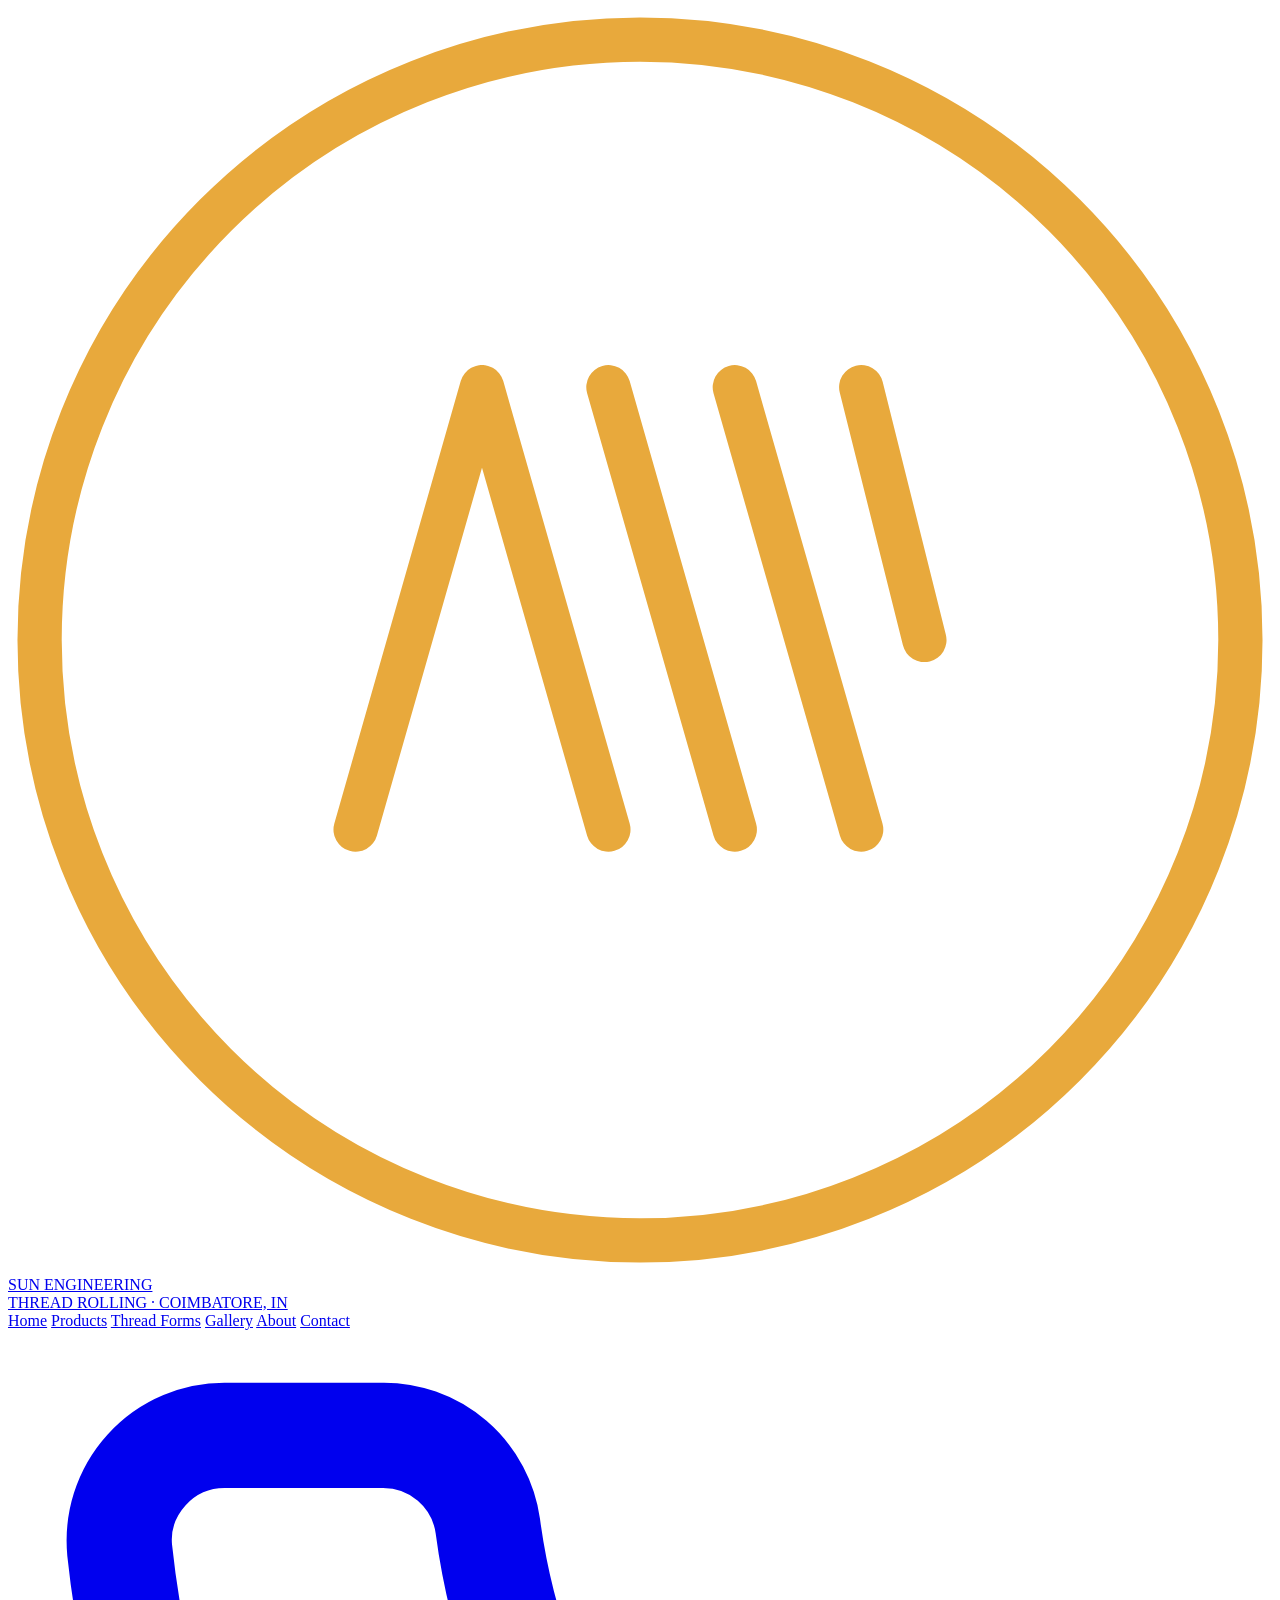
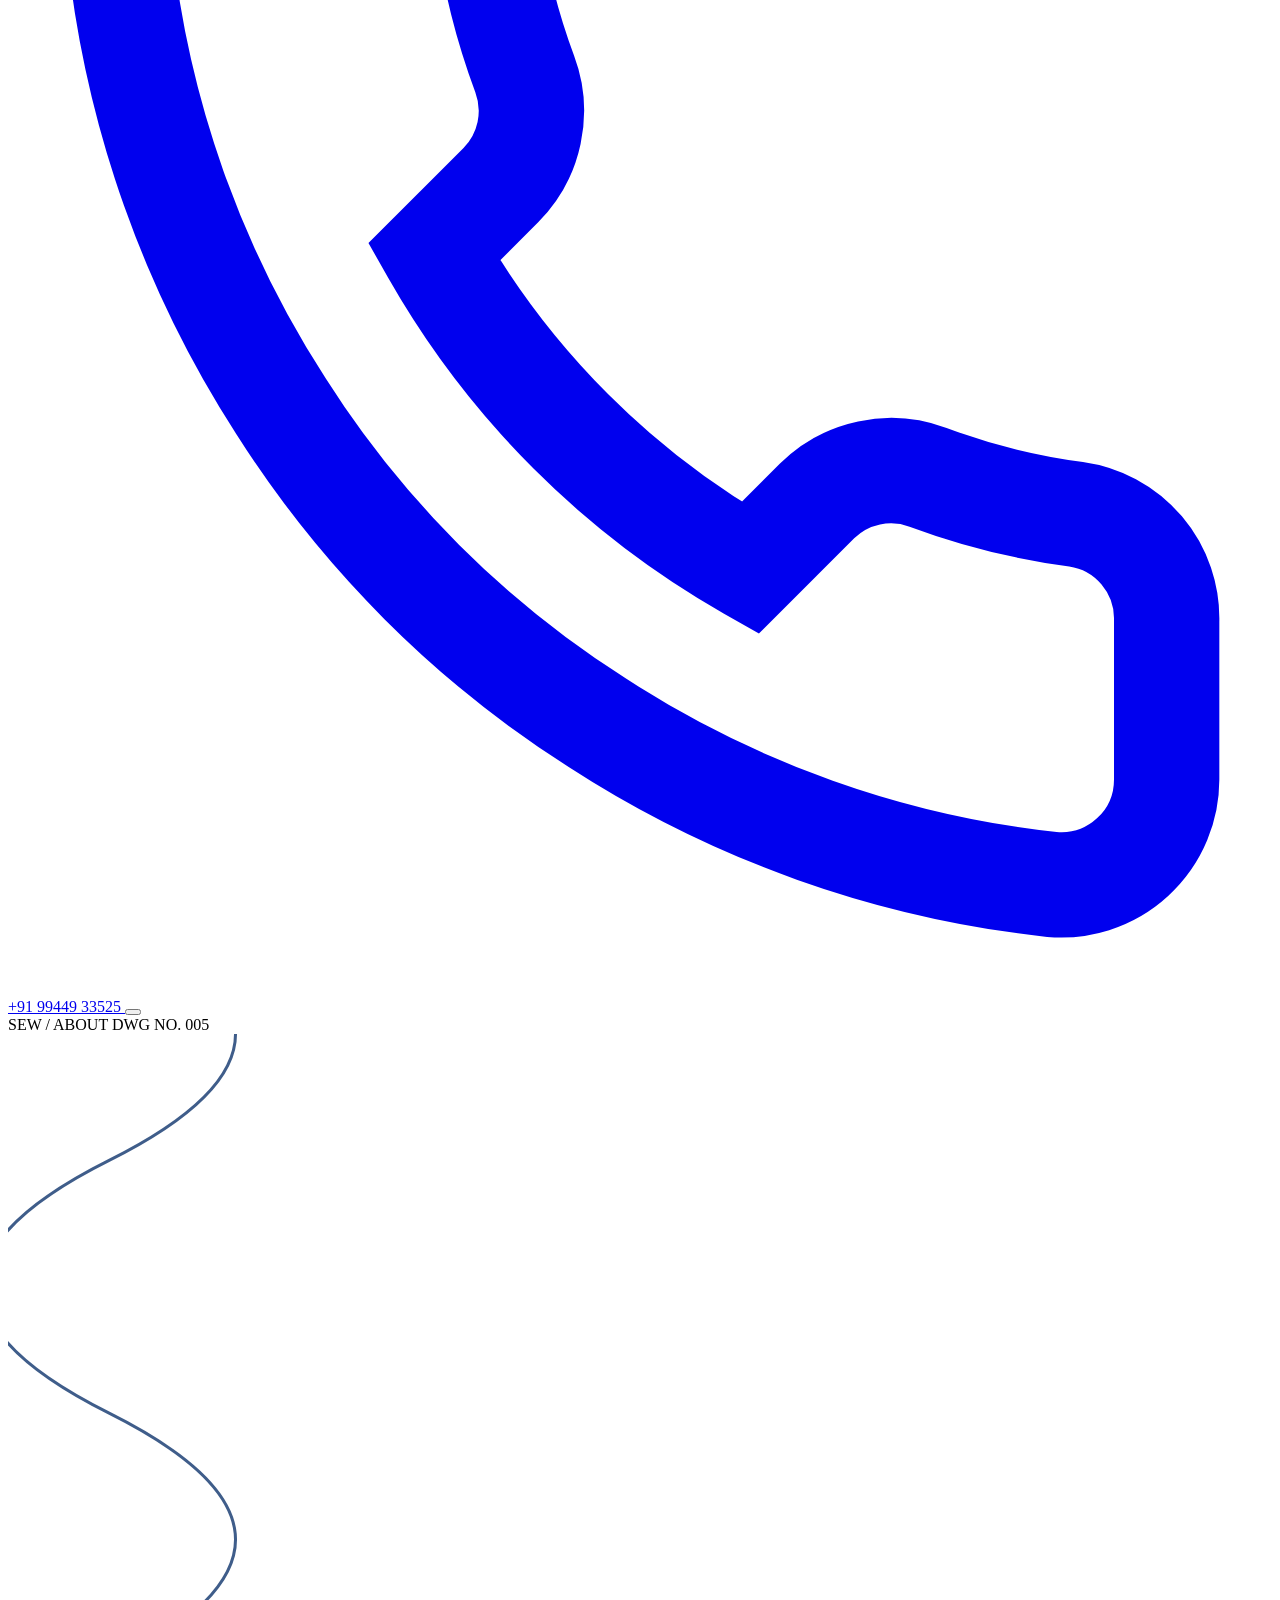
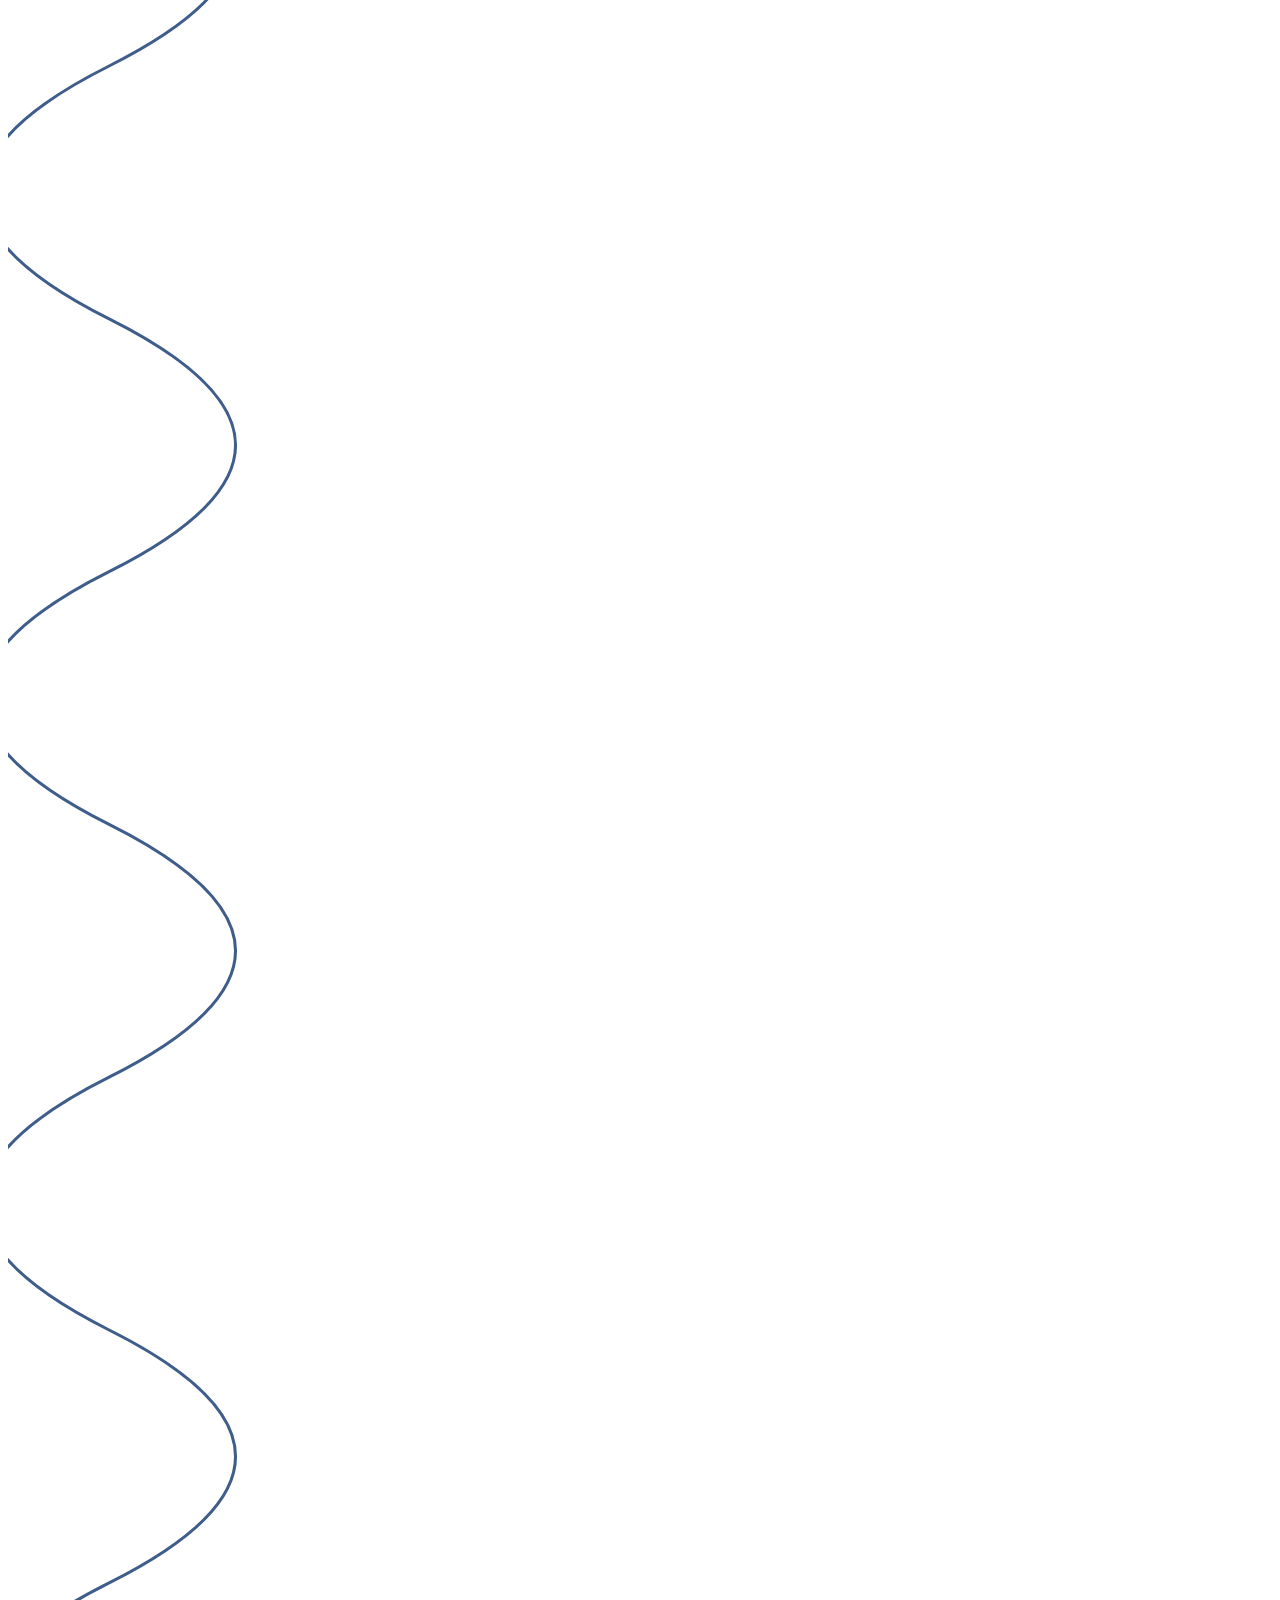
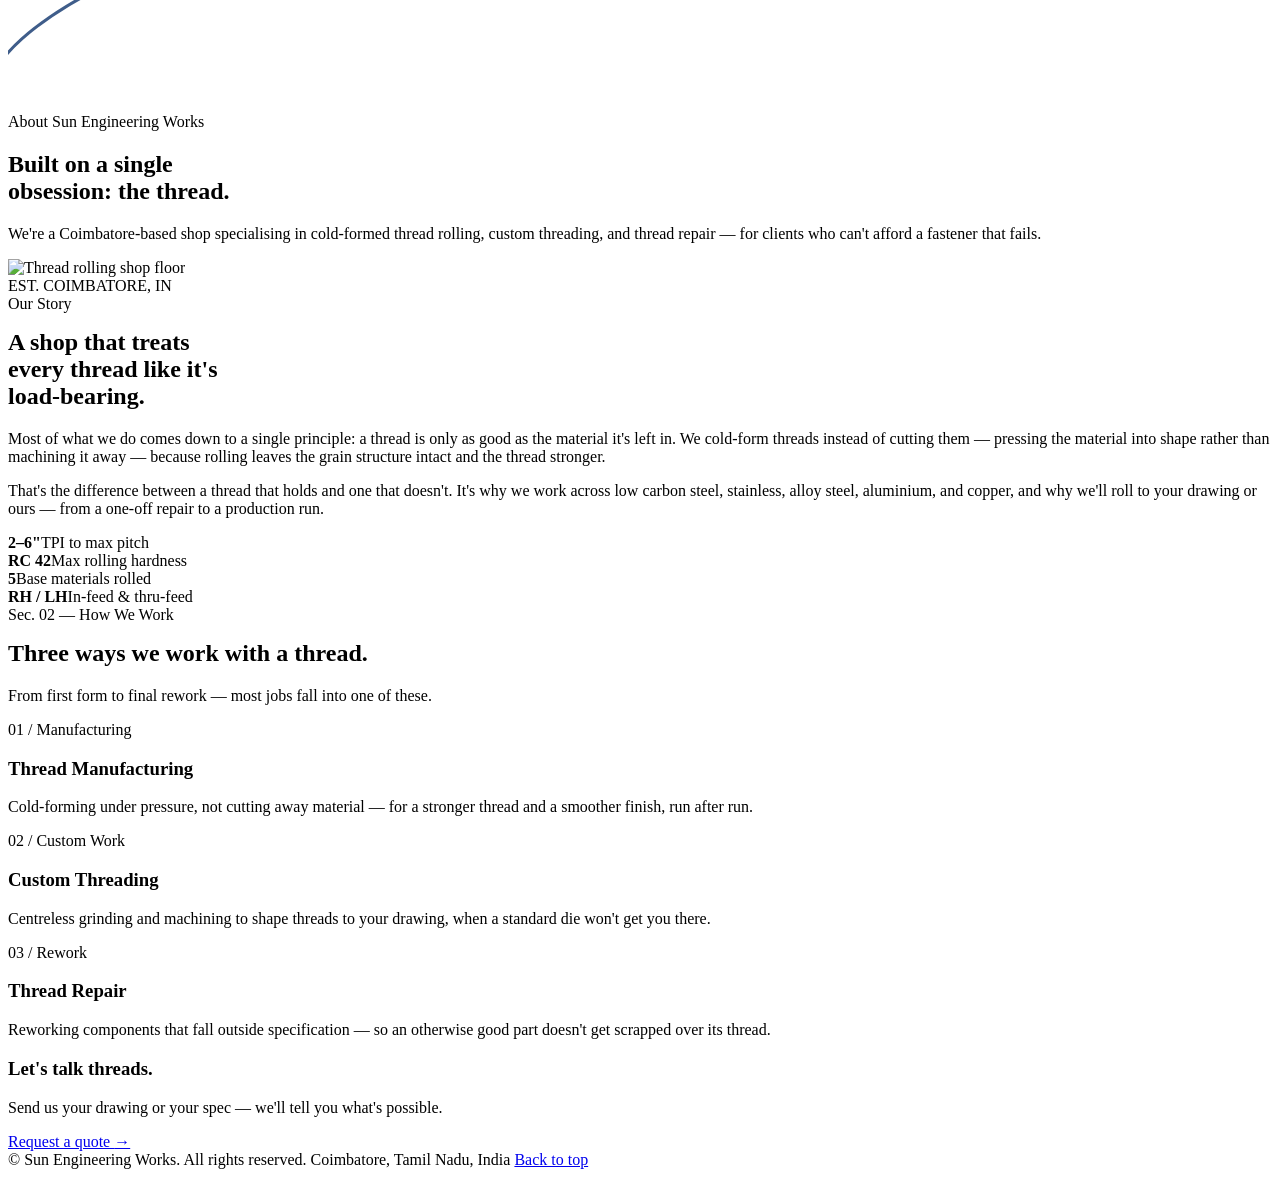
==== about.html @ 9eaf7839 "Add files via upload" ====
<!DOCTYPE html>
<html lang="en">
<head>
<meta charset="UTF-8">
<meta name="viewport" content="width=device-width, initial-scale=1.0">
<title>About — Sun Engineering Works</title>
<meta name="description" content="Sun Engineering Works is a Coimbatore-based shop specialising in cold-formed thread rolling, custom threading and thread repair.">
<link rel="canonical" href="https://sunengineeringworks.com/about.html">
<link rel="icon" type="image/svg+xml" href="/assets/favicon-6UUcYbrd.svg">
<meta property="og:type" content="website">
<meta property="og:title" content="About — Sun Engineering Works">
<meta property="og:description" content="A Coimbatore-based shop specialising in cold-formed thread rolling, custom threading and thread repair.">
<meta name="theme-color" content="#15171A">
<link rel="preconnect" href="https://fonts.googleapis.com">
<link rel="preconnect" href="https://fonts.gstatic.com" crossorigin>
<link href="https://fonts.googleapis.com/css2?family=Big+Shoulders+Display:wght@400;500;600;700;800;900&family=IBM+Plex+Mono:wght@400;500;600&family=IBM+Plex+Sans:wght@400;500;600;700&display=swap" rel="stylesheet">
  <script type="module" crossorigin src="/assets/main-CY7yaOCl.js"></script>
  <link rel="stylesheet" crossorigin href="/assets/main-B1SbJxLS.css">
</head>
<body>

<header>
  <div class="nav-inner">
    <a href="index.html" class="logo" aria-label="Sun Engineering Works, home">
      <svg class="logo-mark" viewBox="0 0 40 40" fill="none" xmlns="http://www.w3.org/2000/svg">
        <circle cx="20" cy="20" r="19" stroke="#E8A93C" stroke-width="1.4"/>
        <path d="M11 26 L15 12 M15 12 L19 26 M19 12 L23 26 M23 12 L27 26 M27 12 L29 20" stroke="#E8A93C" stroke-width="1.4" stroke-linejoin="round" stroke-linecap="round"/>
      </svg>
      <span>
        <span class="logo-text" style="display:block;">SUN ENGINEERING</span>
        <span class="logo-sub">THREAD ROLLING · COIMBATORE, IN</span>
      </span>
    </a>
    <nav class="nav-links" id="navLinks">
      <a href="index.html">Home</a>
      <a href="products.html">Products</a>
      <a href="thread-forms.html">Thread Forms</a>
      <a href="gallery.html">Gallery</a>
      <a href="about.html" class="active">About</a>
      <a href="contact.html">Contact</a>
    </nav>
    <div class="nav-cta">
      <a class="nav-call" href="tel:+919944933525">
        <svg viewBox="0 0 24 24" fill="none" stroke="currentColor" stroke-width="2"><path d="M22 16.92v3a2 2 0 0 1-2.18 2 19.79 19.79 0 0 1-8.63-3.07 19.5 19.5 0 0 1-6-6 19.79 19.79 0 0 1-3.07-8.67A2 2 0 0 1 4.11 2h3a2 2 0 0 1 2 1.72c.127.96.362 1.903.7 2.81a2 2 0 0 1-.45 2.11L8.09 9.91a16 16 0 0 0 6 6l1.27-1.27a2 2 0 0 1 2.11-.45c.907.338 1.85.573 2.81.7A2 2 0 0 1 22 16.92z"/></svg>
        +91 99449 33525
      </a>
      <button class="hamburger" id="hamburger" aria-label="Toggle menu" aria-expanded="false">
        <span></span><span></span><span></span>
      </button>
    </div>
  </div>
</header>

<section class="page-banner blueprint-frame on-dark-frame">
  <span class="corner-mark tl">SEW&nbsp;/&nbsp;ABOUT</span>
  <span class="corner-mark tr">DWG&nbsp;NO.&nbsp;005</span>
  <div class="banner-helix" aria-hidden="true">
    <svg viewBox="0 0 500 900" xmlns="http://www.w3.org/2000/svg">
      <g class="helix-path" stroke="#2B4C7E" stroke-width="1.2" fill="none" opacity="0.9">
        <path d="M40 -50 Q 140 0 40 50 Q -60 100 40 150 Q 140 200 40 250 Q -60 300 40 350 Q 140 400 40 450 Q -60 500 40 550 Q 140 600 40 650 Q -60 700 40 750 Q 140 800 40 850 Q -60 900 40 950"/>
      </g>
    </svg>
  </div>
  <div class="wrap">
    <div class="eyebrow on-dark">About Sun Engineering Works</div>
    <h1>Built on a single<br>obsession: the thread.</h1>
    <p>We're a Coimbatore-based shop specialising in cold-formed thread rolling, custom threading, and thread repair — for clients who can't afford a fastener that fails.</p>
  </div>
</section>

<section id="about" class="sec">
  <div class="wrap about-grid">
    <div class="about-media reveal">
      <img src="https://sunengineeringworks.com/assets/images/image06.jpg?v=ebc0b29c" alt="Thread rolling shop floor">
      <div class="frame-tag">EST. COIMBATORE, IN</div>
    </div>
    <div class="about-copy reveal">
      <div class="eyebrow">Our Story</div>
      <h2 class="sec-title" style="margin-top:16px;">A shop that treats<br>every thread like it's<br>load-bearing.</h2>
      <p>Most of what we do comes down to a single principle: a thread is only as good as the material it's left in. We cold-form threads instead of cutting them — pressing the material into shape rather than machining it away — because rolling leaves the grain structure intact and the thread stronger.</p>
      <p>That's the difference between a thread that holds and one that doesn't. It's why we work across low carbon steel, stainless, alloy steel, aluminium, and copper, and why we'll roll to your drawing or ours — from a one-off repair to a production run.</p>

      <div class="about-facts">
        <div class="about-fact"><b>2–6"</b><span>TPI to max pitch</span></div>
        <div class="about-fact"><b>RC 42</b><span>Max rolling hardness</span></div>
        <div class="about-fact"><b>5</b><span>Base materials rolled</span></div>
        <div class="about-fact"><b>RH / LH</b><span>In-feed &amp; thru-feed</span></div>
      </div>
    </div>
  </div>
</section>

<section id="capabilities" class="sec" style="background:var(--plate-50);">
  <div class="wrap">
    <div class="sec-head reveal">
      <div>
        <div class="eyebrow">Sec. 02 — How We Work</div>
        <h2 class="sec-title" style="margin-top:16px;">Three ways we work with a thread.</h2>
      </div>
      <p class="sec-note">From first form to final rework — most jobs fall into one of these.</p>
    </div>
    <div class="cap-grid">
      <div class="cap-card reveal">
        <div class="cap-num">01 / Manufacturing</div>
        <h3 class="cap-title">Thread Manufacturing</h3>
        <p class="cap-desc">Cold-forming under pressure, not cutting away material — for a stronger thread and a smoother finish, run after run.</p>
      </div>
      <div class="cap-card reveal">
        <div class="cap-num">02 / Custom Work</div>
        <h3 class="cap-title">Custom Threading</h3>
        <p class="cap-desc">Centreless grinding and machining to shape threads to your drawing, when a standard die won't get you there.</p>
      </div>
      <div class="cap-card reveal">
        <div class="cap-num">03 / Rework</div>
        <h3 class="cap-title">Thread Repair</h3>
        <p class="cap-desc">Reworking components that fall outside specification — so an otherwise good part doesn't get scrapped over its thread.</p>
      </div>
    </div>
  </div>
</section>

<section class="cta-strip">
  <div class="wrap cta-inner">
    <div>
      <h3>Let's talk threads.</h3>
      <p>Send us your drawing or your spec — we'll tell you what's possible.</p>
    </div>
    <a href="contact.html" class="btn btn-primary">Request a quote <span class="btn-arrow">→</span></a>
  </div>
</section>

<footer>
  <div class="wrap foot-inner">
    <span>© Sun Engineering Works. All rights reserved.</span>
    <span>Coimbatore, Tamil Nadu, India</span>
    <span><a href="index.html">Back to top</a></span>
  </div>
</footer>

</body>
</html>
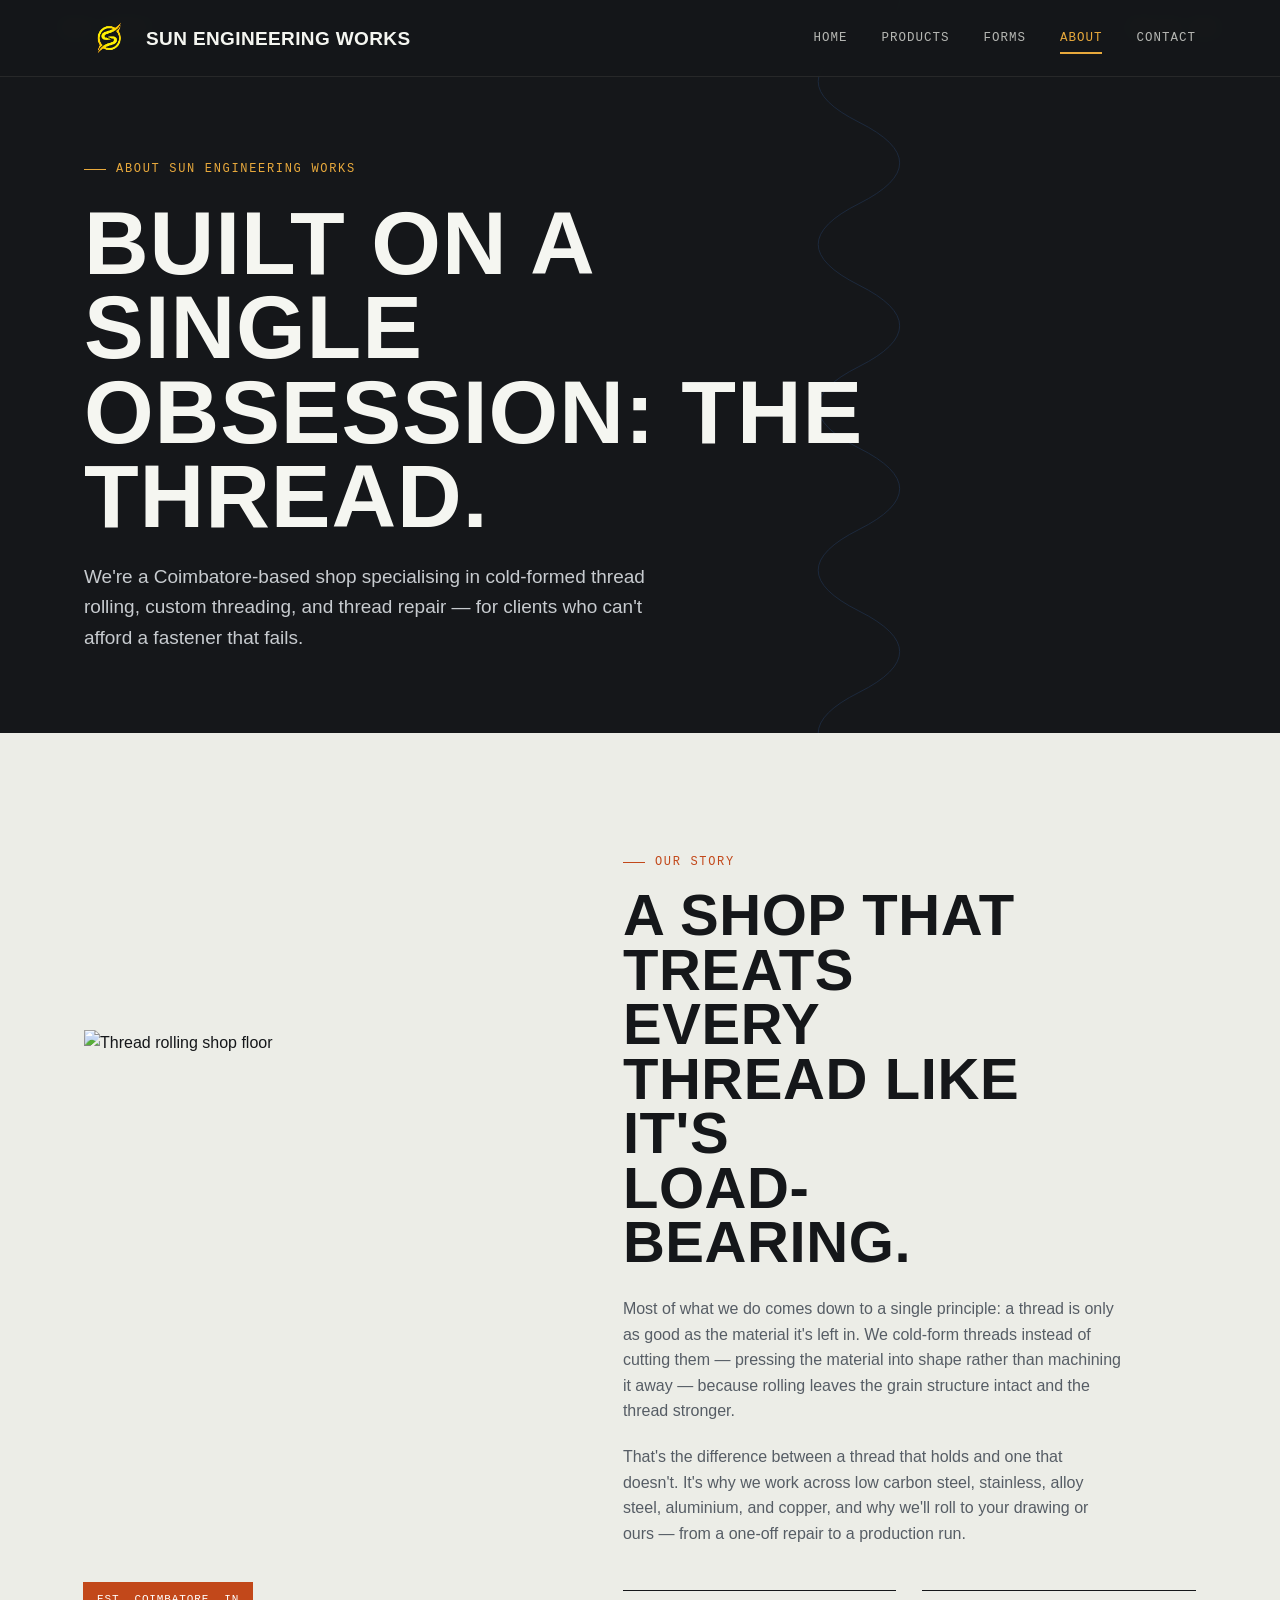
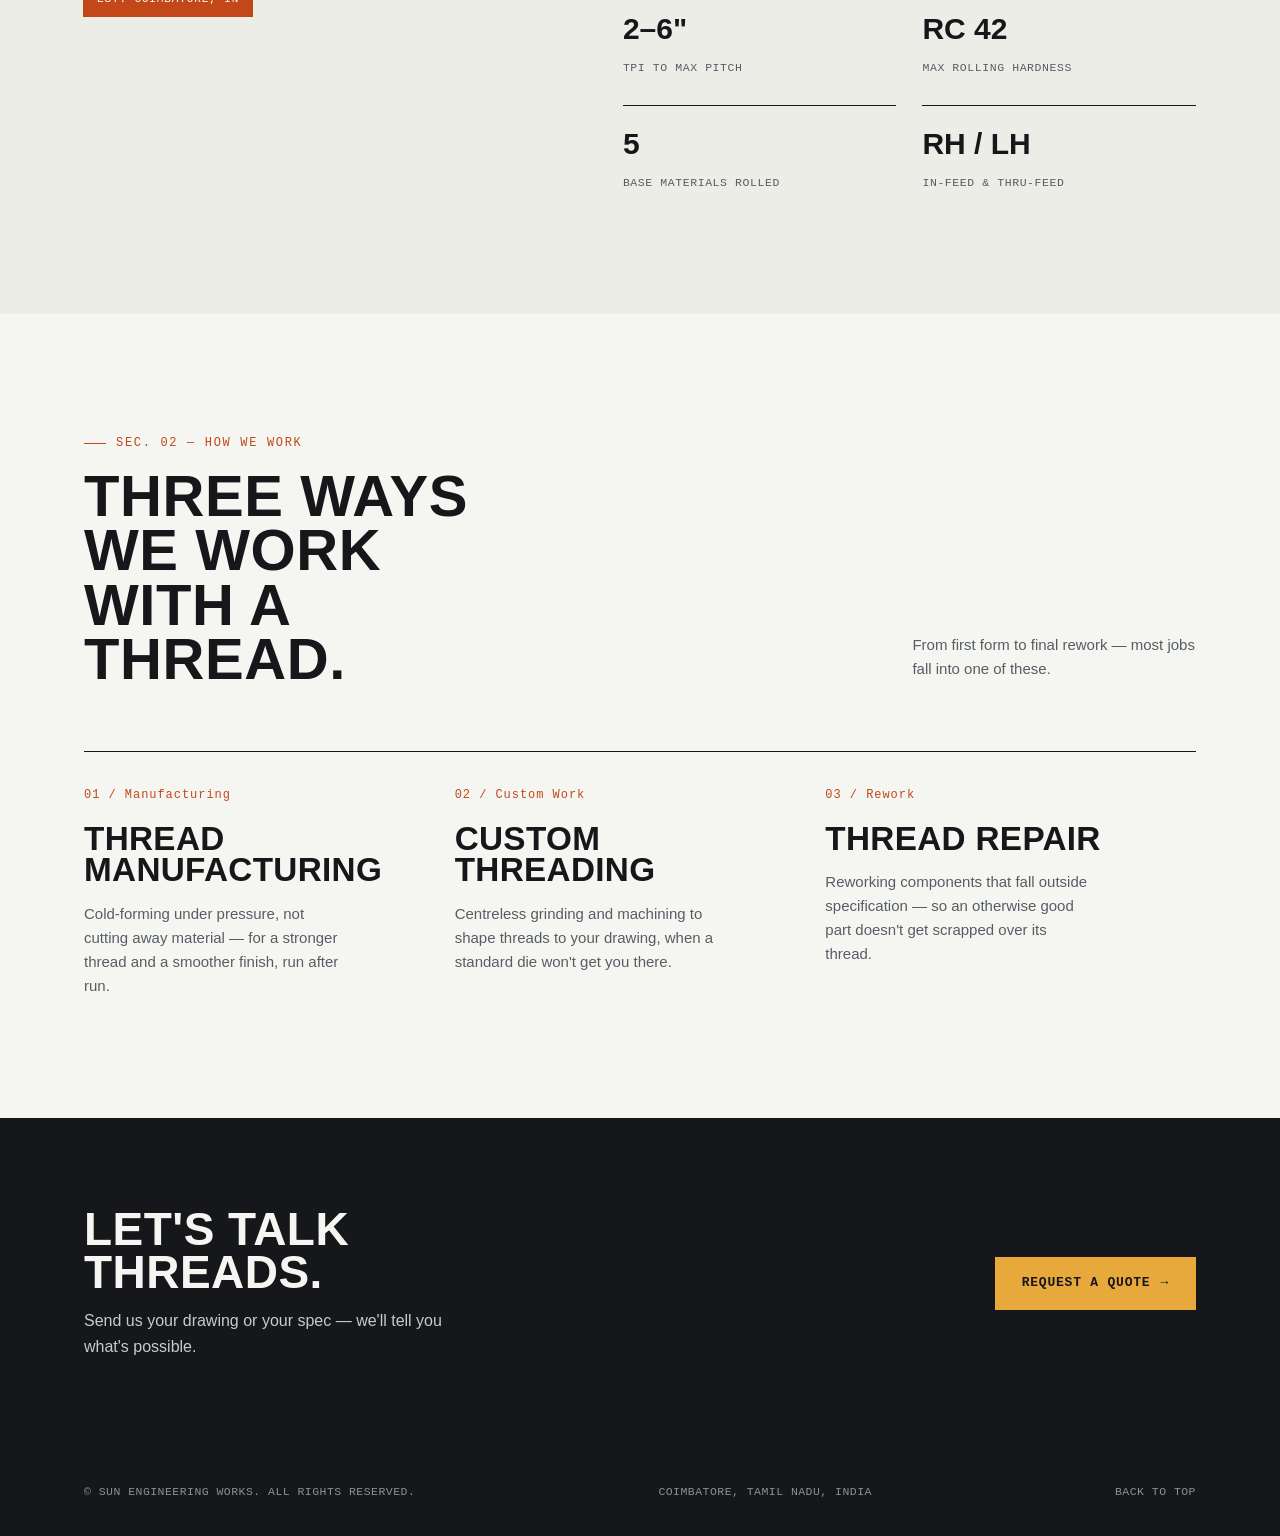
==== commit 8b72cdf4: "Update about.html" ====
--- a/about.html
+++ b/about.html
@@ -6,7 +6,7 @@
 <title>About — Sun Engineering Works</title>
 <meta name="description" content="Sun Engineering Works is a Coimbatore-based shop specialising in cold-formed thread rolling, custom threading and thread repair.">
 <link rel="canonical" href="https://sunengineeringworks.com/about.html">
-<link rel="icon" type="image/svg+xml" href="/assets/favicon-6UUcYbrd.svg">
+<link rel="icon" type="image/svg+xml" href="assets/favicon-6UUcYbrd.svg">
 <meta property="og:type" content="website">
 <meta property="og:title" content="About — Sun Engineering Works">
 <meta property="og:description" content="A Coimbatore-based shop specialising in cold-formed thread rolling, custom threading and thread repair.">
@@ -14,40 +14,37 @@
 <link rel="preconnect" href="https://fonts.googleapis.com">
 <link rel="preconnect" href="https://fonts.gstatic.com" crossorigin>
 <link href="https://fonts.googleapis.com/css2?family=Big+Shoulders+Display:wght@400;500;600;700;800;900&family=IBM+Plex+Mono:wght@400;500;600&family=IBM+Plex+Sans:wght@400;500;600;700&display=swap" rel="stylesheet">
-  <script type="module" crossorigin src="/assets/main-CY7yaOCl.js"></script>
-  <link rel="stylesheet" crossorigin href="/assets/main-B1SbJxLS.css">
+  <script type="module" crossorigin src="assets/main-CY7yaOCl.js"></script>
+  <link rel="stylesheet" crossorigin href="assets/main-B1SbJxLS.css">
 </head>
 <body>
 
 <header>
   <div class="nav-inner">
+    
+    <!-- Logo -->
     <a href="index.html" class="logo" aria-label="Sun Engineering Works, home">
-      <svg class="logo-mark" viewBox="0 0 40 40" fill="none" xmlns="http://www.w3.org/2000/svg">
-        <circle cx="20" cy="20" r="19" stroke="#E8A93C" stroke-width="1.4"/>
-        <path d="M11 26 L15 12 M15 12 L19 26 M19 12 L23 26 M23 12 L27 26 M27 12 L29 20" stroke="#E8A93C" stroke-width="1.4" stroke-linejoin="round" stroke-linecap="round"/>
-      </svg>
-      <span>
-        <span class="logo-text" style="display:block;">SUN ENGINEERING</span>
-        <span class="logo-sub">THREAD ROLLING · COIMBATORE, IN</span>
-      </span>
+      <img src="assets/logorb.png" alt="Sun Engineering Works Logo" class="logo-mark">
+      <span class="logo-text">SUN ENGINEERING WORKS</span>
     </a>
+
+    <!-- Navigation -->
     <nav class="nav-links" id="navLinks">
       <a href="index.html">Home</a>
       <a href="products.html">Products</a>
-      <a href="thread-forms.html">Thread Forms</a>
-      <a href="gallery.html">Gallery</a>
+      <a href="thread-forms.html">Forms</a>
+      <a href="gallery.html>Gallery</a>
       <a href="about.html" class="active">About</a>
       <a href="contact.html">Contact</a>
     </nav>
-    <div class="nav-cta">
-      <a class="nav-call" href="tel:+919944933525">
-        <svg viewBox="0 0 24 24" fill="none" stroke="currentColor" stroke-width="2"><path d="M22 16.92v3a2 2 0 0 1-2.18 2 19.79 19.79 0 0 1-8.63-3.07 19.5 19.5 0 0 1-6-6 19.79 19.79 0 0 1-3.07-8.67A2 2 0 0 1 4.11 2h3a2 2 0 0 1 2 1.72c.127.96.362 1.903.7 2.81a2 2 0 0 1-.45 2.11L8.09 9.91a16 16 0 0 0 6 6l1.27-1.27a2 2 0 0 1 2.11-.45c.907.338 1.85.573 2.81.7A2 2 0 0 1 22 16.92z"/></svg>
-        +91 99449 33525
-      </a>
-      <button class="hamburger" id="hamburger" aria-label="Toggle menu" aria-expanded="false">
-        <span></span><span></span><span></span>
-      </button>
-    </div>
+
+    <!-- Hamburger -->
+    <button class="hamburger" id="hamburger" aria-label="Toggle menu" aria-expanded="false">
+      <span></span>
+      <span></span>
+      <span></span>
+    </button>
+
   </div>
 </header>
 
--- a/assets/main-B1SbJxLS.css
+++ b/assets/main-B1SbJxLS.css
@@ -0,0 +1,1413 @@
+:root {
+    --graphite-900:#15171A;
+    --graphite-800:#1D2023;
+    --graphite-700:#282C30;
+    --steel-600:#565D65;
+    --steel-400:#8A9098;
+    --steel-200:#C7CBCF;
+    --plate-100:#ECEDE7;
+    --plate-50:#F5F6F1;
+    --ink:#15171A;
+    --amber-500:#E8A93C;
+    --amber-600:#D49524;
+    --amber-300:#F4D9A0;
+    --forge-600:#C2481A;
+    --forge-700:#9E3A13;
+    --blueprint-600:#2B4C7E;
+    --blueprint-700:#1F3A63;
+    --paper-line: rgba(21,23,26,.07);
+    --paper-line-dark: rgba(245,246,241,.06);
+    --display: "Big Shoulders Display", sans-serif;
+    --body: "IBM Plex Sans", sans-serif;
+    --mono: "IBM Plex Mono", monospace;
+    --container: 1240px;
+    --edge: clamp(20px, 5vw, 64px)}
+
+*,*:before,*:after {
+
+    box-sizing:border-box}
+
+html {
+
+    scroll-behavior:smooth}
+
+body {
+
+    margin:0;
+    background:var(--plate-50);
+    color:var(--ink);
+    font-family:var(--body);
+    font-size:16px;
+    line-height:1.6;
+    -webkit-font-smoothing:antialiased}
+
+img {
+
+    max-width:100%;
+    display:block}
+
+a {
+
+    color:inherit;
+    text-decoration:none}
+
+ul {
+
+    margin:0;
+    padding:0;
+    list-style:none}
+
+h1,h2,h3,h4 {
+
+    margin:0;
+    font-family:var(--display);
+    font-weight:700;
+    line-height:.94;
+    letter-spacing:.01em}
+
+p {
+
+    margin:0}
+
+button {
+
+    font-family:inherit}
+
+:focus-visible {
+
+    outline:2px solid var(--amber-500);
+    outline-offset:3px}
+
+@media (prefers-reduced-motion: reduce) {
+
+* {
+
+    animation-duration:.001ms!important;
+    animation-iteration-count:1!important;
+    transition-duration:.001ms!important;
+    scroll-behavior:auto!important}
+
+}
+
+.wrap {
+
+    max-width:var(--container);
+    margin:0 auto;
+    padding-left:var(--edge);
+    padding-right:var(--edge)}
+
+.eyebrow {
+
+    font-family:var(--mono);
+    font-size:12px;
+    letter-spacing:.14em;
+    text-transform:uppercase;
+    display:flex;
+    align-items:center;
+    gap:10px;
+    color:var(--forge-600);
+    font-weight:500}
+
+.eyebrow:before {
+
+    content:"";
+    width:22px;
+    height:1px;
+    background:var(--forge-600);
+    display:inline-block}
+
+.eyebrow.on-dark {
+
+    color:var(--amber-500)}
+
+.eyebrow.on-dark:before {
+
+    background:var(--amber-500)}
+
+.btn {
+
+    font-family:var(--mono);
+    font-size:13px;
+    letter-spacing:.06em;
+    text-transform:uppercase;
+    font-weight:600;
+    display:inline-flex;
+    align-items:center;
+    gap:10px;
+    padding:15px 26px;
+    border:1.5px solid var(--ink);
+    background:transparent;
+    color:var(--ink);
+    cursor:pointer;
+    transition:background .18s ease,color .18s ease,border-color .18s ease,transform .18s ease;
+    white-space:nowrap}
+
+.btn:hover {
+
+    transform:translateY(-2px)}
+
+.btn-primary {
+
+    background:var(--amber-500);
+    border-color:var(--amber-500);
+    color:var(--ink)}
+
+.btn-primary:hover {
+
+    background:var(--amber-600);
+    border-color:var(--amber-600);
+    color:#fff}
+
+.btn-ghost-dark {
+
+    border-color:#f5f6f166;
+    color:var(--plate-50)}
+
+.btn-ghost-dark:hover {
+
+    border-color:var(--amber-500);
+    color:var(--amber-500)}
+
+.btn-arrow {
+
+    transition:transform .18s ease}
+
+.btn:hover .btn-arrow {
+
+    transform:translate(4px)}
+
+.tag {
+
+    font-family:var(--mono);
+    font-size:11px;
+    letter-spacing:.08em;
+    text-transform:uppercase;
+    color:var(--steel-600)}
+
+.blueprint-frame {
+
+    position:relative}
+
+.corner-mark {
+
+    position:absolute;
+    font-family:var(--mono);
+    font-size:11px;
+    letter-spacing:.09em;
+    text-transform:uppercase;
+    color:var(--steel-400);
+    z-index:3}
+
+.blueprint-frame .corner-mark.tl {
+
+    top:20px;
+    left:var(--edge)}
+
+.blueprint-frame .corner-mark.tr {
+
+    top:20px;
+    right:var(--edge);
+    text-align:right}
+
+.blueprint-frame .corner-mark.bl {
+
+    bottom:20px;
+    left:var(--edge)}
+
+.blueprint-frame .corner-mark.br {
+
+    bottom:20px;
+    right:var(--edge);
+    text-align:right}
+
+.on-dark-frame .corner-mark {
+
+    color:#f5f6f159}
+
+@media (max-width: 700px) {
+
+.corner-mark.tr,.corner-mark.br {
+
+    display:none}
+
+}
+
+.graph-bg {
+
+    background-image:repeating-linear-gradient(0deg,var(--paper-line) 0,var(--paper-line) 1px,transparent 1px,transparent 40px),repeating-linear-gradient(90deg,var(--paper-line) 0,var(--paper-line) 1px,transparent 1px,transparent 40px)}
+
+.reveal {
+
+    opacity:0;
+    transform:translateY(18px);
+    transition:opacity .6s ease,transform .6s ease}
+
+.reveal.in {
+
+    opacity:1;
+    transform:translateY(0)}
+
+header {
+
+    position:fixed;
+    top:0;
+    left:0;
+    right:0;
+    z-index:100;
+    background:#15171aeb;
+    -webkit-backdrop-filter:blur(8px);
+    backdrop-filter:blur(8px);
+    border-bottom:1px solid rgba(245,246,241,.08)}
+
+.nav-inner {
+
+    max-width:var(--container);
+    margin:0 auto;
+    padding:0 var(--edge);
+    display:flex;
+    align-items:center;
+    justify-content:space-between;
+    height:76px}
+
+.logo {
+
+    display:flex;
+    align-items:center;
+    gap:12px;
+    color:var(--plate-50)}
+
+.logo-mark {
+
+    width:50px;
+    height:50px;
+    flex:none}
+
+.logo-text {
+
+    font-family:var(--display);
+    font-weight:700;
+    font-size:19px;
+    letter-spacing:.02em;
+    line-height:1}
+
+.logo-sub {
+
+    font-family:var(--mono);
+    font-size:9.5px;
+    letter-spacing:.14em;
+    color:var(--steel-400);
+    margin-top:3px}
+
+.nav-links{
+    display:flex;
+    align-items:center;
+    gap:34px;
+    margin-left:auto;   /* Pushes navigation to the right */
+}
+
+.nav-links a {
+
+    font-family:var(--mono);
+    font-size:12.5px;
+    letter-spacing:.08em;
+    text-transform:uppercase;
+    color:var(--plate-100);
+    opacity:.75;
+    position:relative;
+    padding:6px 0;
+    transition:opacity .15s ease,color .15s ease}
+
+.nav-links a:hover,.nav-links a.active {
+
+    opacity:1;
+    color:var(--amber-500)}
+
+.nav-links a.active:after {
+
+    content:"";
+    position:absolute;
+    left:0;
+    right:0;
+    bottom:0;
+    height:2px;
+    background:var(--amber-500)}
+
+.nav-cta{
+    display:flex;
+    align-items:center;
+    margin-left:20px;
+}
+
+.nav-call {
+
+    font-family:var(--mono);
+    font-size:12.5px;
+    color:var(--plate-100);
+    opacity:.85;
+    display:flex;
+    gap:8px;
+    align-items:center}
+
+.nav-call svg {
+
+    width:14px;
+    height:14px}
+
+.hamburger {
+
+    display:none;
+    flex-direction:column;
+    gap:5px;
+    background:none;
+    border:none;
+    cursor:pointer;
+    padding:8px}
+
+.hamburger span {
+
+    width:22px;
+    height:2px;
+    background:var(--plate-50);
+    display:block}
+
+@media (max-width: 980px) {
+
+.nav-links {
+
+    position:fixed;
+    top:76px;
+    left:0;
+    right:0;
+    bottom:0;
+    background:var(--graphite-900);
+    flex-direction:column;
+    align-items:flex-start;
+    padding:36px var(--edge);
+    gap:26px;
+    transform:translate(100%);
+    transition:transform .3s ease;
+    overflow-y:auto}
+
+.nav-links.open {
+
+    transform:translate(0)}
+
+.nav-links a {
+
+    font-size:20px}
+
+.nav-call {
+
+    display:none}
+
+.hamburger {
+
+    display:flex}
+
+}
+
+.page-banner {
+
+    background:var(--graphite-900);
+    color:var(--plate-50);
+    padding:160px 0 80px;
+    position:relative;
+    overflow:hidden}
+
+.page-banner .wrap {
+
+    position:relative;
+    z-index:2}
+
+.page-banner .eyebrow {
+
+    margin-bottom:22px}
+
+.page-banner h1 {
+
+    font-size:clamp(44px,7vw,96px);
+    text-transform:uppercase;
+    color:var(--plate-50);
+    max-width:16ch}
+
+.page-banner p {
+
+    margin-top:24px;
+    color:var(--steel-200);
+    font-size:clamp(16px,1.6vw,19px);
+    max-width:54ch}
+
+.page-banner .banner-helix {
+
+    position:absolute;
+    top:0;
+    right:-8%;
+    height:100%;
+    width:55%;
+    opacity:.4;
+    z-index:1;
+    pointer-events:none}
+
+.page-banner .banner-helix svg {
+
+    width:100%;
+    height:100%}
+
+.helix-path {
+
+    animation:drift 26s linear infinite}
+
+@keyframes drift {
+
+0% {
+
+    transform:translateY(0)}
+
+to {
+
+    transform:translateY(-160px)}
+
+}
+
+@media (max-width:700px) {
+
+.page-banner {
+
+    padding-top:130px;
+    padding-bottom:60px}
+
+.page-banner .banner-helix {
+
+    width:100%;
+    right:-30%;
+    opacity:.25}
+
+}
+
+#home {
+
+    position:relative;
+    background:var(--graphite-900);
+    color:var(--plate-50);
+    padding-top:190px;
+    padding-bottom:110px;
+    overflow:hidden}
+
+.hero-helix {
+
+    position:absolute;
+    top:0;
+    right:-6%;
+    height:100%;
+    width:62%;
+    opacity:.55;
+    z-index:1;
+    pointer-events:none}
+
+.hero-helix svg {
+
+    width:100%;
+    height:100%}
+
+.hero-grid {
+
+    position:relative;
+    z-index:2;
+    display:grid;
+    grid-template-columns:1fr;
+    gap:40px}
+
+.hero-kicker {
+
+    font-family:var(--mono);
+    font-size:13px;
+    letter-spacing:.16em;
+    text-transform:uppercase;
+    color:var(--amber-500);
+    display:flex;
+    align-items:center;
+    gap:12px;
+    margin-bottom:26px}
+
+.hero-kicker:before {
+
+    content:"";
+    width:34px;
+    height:1px;
+    background:var(--amber-500)}
+
+h1.hero-title {
+
+    font-size:clamp(52px,8.6vw,122px);
+    color:var(--plate-50);
+    text-transform:uppercase;
+    max-width:16ch}
+
+h1.hero-title em {
+
+    font-style:normal;
+    color:var(--amber-500)}
+
+.hero-sub {
+
+    font-size:clamp(16px,1.9vw,19px);
+    color:var(--steel-200);
+    max-width:46ch;
+    margin-top:26px;
+    font-weight:400}
+
+.hero-actions {
+
+    display:flex;
+    flex-wrap:wrap;
+    gap:16px;
+    margin-top:38px}
+
+.spec-strip {
+
+    position:relative;
+    z-index:2;
+    margin-top:76px;
+    border-top:1px solid rgba(245,246,241,.16);
+    padding-top:26px;
+    display:grid;
+    grid-template-columns:repeat(4,1fr);
+    gap:20px}
+
+.spec-value {
+
+    font-family:var(--display);
+    font-size:clamp(28px,3.4vw,40px);
+    color:var(--plate-50);
+    font-weight:700}
+
+.spec-label {
+
+    font-family:var(--mono);
+    font-size:11px;
+    letter-spacing:.08em;
+    text-transform:uppercase;
+    color:var(--steel-400);
+    margin-top:6px}
+
+@media (max-width:900px) {
+
+.spec-strip {
+
+    grid-template-columns:repeat(2,1fr);
+    row-gap:30px}
+
+}
+
+@media (max-width:700px) {
+
+#home {
+
+    padding-top:150px;
+    padding-bottom:70px}
+
+.hero-helix {
+
+    width:100%;
+    right:-30%;
+    opacity:.35}
+
+}
+
+.sec {
+
+    padding:120px 0}
+
+.sec-head {
+
+    display:flex;
+    justify-content:space-between;
+    align-items:flex-end;
+    gap:40px;
+    margin-bottom:64px;
+    flex-wrap:wrap}
+
+.sec-title {
+
+    font-size:clamp(36px,4.6vw,58px);
+    text-transform:uppercase;
+    max-width:14ch}
+
+.sec-note {
+
+    max-width:34ch;
+    font-size:15px;
+    color:var(--steel-600);
+    padding-bottom:6px}
+
+.on-dark .sec-note {
+
+    color:var(--steel-200)}
+
+#capabilities {
+
+    background:var(--plate-50)}
+
+.cap-grid {
+
+    display:grid;
+    grid-template-columns:repeat(3,1fr)}
+
+.cap-card {
+
+    border-top:1.5px solid var(--ink);
+    padding:34px 30px 0 0;
+    position:relative}
+
+.cap-num {
+
+    font-family:var(--mono);
+    font-size:12px;
+    color:var(--forge-600);
+    letter-spacing:.08em}
+
+.cap-title {
+
+    font-size:clamp(26px,2.6vw,34px);
+    text-transform:uppercase;
+    margin-top:18px}
+
+.cap-desc {
+
+    margin-top:16px;
+    color:var(--steel-600);
+    font-size:15px;
+    max-width:32ch}
+
+.cap-link {
+
+    display:inline-flex;
+    align-items:center;
+    gap:8px;
+    margin-top:22px;
+    font-family:var(--mono);
+    font-size:12px;
+    letter-spacing:.08em;
+    text-transform:uppercase;
+    color:var(--ink);
+    border-bottom:1px solid var(--ink);
+    padding-bottom:4px;
+    transition:color .15s ease,border-color .15s ease}
+
+.cap-link:hover {
+
+    color:var(--forge-600);
+    border-color:var(--forge-600)}
+
+@media (max-width:900px) {
+
+.cap-grid {
+
+    grid-template-columns:1fr;
+    gap:44px}
+
+}
+
+#comparison {
+
+    background:var(--graphite-900);
+    color:var(--plate-50);
+    position:relative}
+
+.cmp-grid {
+
+    display:grid;
+    grid-template-columns:1fr 1fr;
+    gap:0;
+    border:1px solid rgba(245,246,241,.14);
+    margin-top:20px}
+
+.cmp-col {
+
+    padding:48px 42px;
+    position:relative}
+
+.cmp-col.cut {
+
+    border-right:1px solid rgba(245,246,241,.14)}
+
+.cmp-label {
+
+    font-family:var(--mono);
+    font-size:12px;
+    letter-spacing:.1em;
+    text-transform:uppercase;
+    display:flex;
+    align-items:center;
+    gap:10px;
+    margin-bottom:8px}
+
+.cmp-col.cut .cmp-label {
+
+    color:var(--steel-400)}
+
+.cmp-col.rolled .cmp-label {
+
+    color:var(--amber-500)}
+
+.cmp-dot {
+
+    width:7px;
+    height:7px;
+    border-radius:50%;
+    background:currentColor;
+    display:inline-block}
+
+.cmp-heading {
+
+    font-size:clamp(28px,2.8vw,38px);
+    text-transform:uppercase;
+    margin-bottom:20px}
+
+.cmp-text {
+
+    color:var(--steel-200);
+    font-size:15px;
+    max-width:40ch;
+    margin-bottom:30px}
+
+.cmp-svg {
+
+    width:100%;
+    height:auto}
+
+.cmp-foot {
+
+    display:flex;
+    justify-content:space-between;
+    padding:22px 42px;
+    border-top:1px solid rgba(245,246,241,.14);
+    font-family:var(--mono);
+    font-size:11.5px;
+    letter-spacing:.06em;
+    color:var(--steel-400);
+    flex-wrap:wrap;
+    gap:10px}
+
+@media (max-width:820px) {
+
+.cmp-grid {
+
+    grid-template-columns:1fr}
+
+.cmp-col.cut {
+
+    border-right:none;
+    border-bottom:1px solid rgba(245,246,241,.14)}
+
+}
+
+#products {
+
+    background:var(--plate-100)}
+
+.materials-row {
+
+    display:flex;
+    flex-wrap:wrap;
+    gap:12px;
+    margin-bottom:70px}
+
+.material-chip {
+
+    font-family:var(--mono);
+    font-size:12.5px;
+    letter-spacing:.04em;
+    border:1px solid var(--ink);
+    padding:9px 18px;
+    text-transform:uppercase}
+
+.product-grid {
+
+    display:grid;
+    grid-template-columns:repeat(4,1fr);
+    gap:1px;
+    background:var(--ink);
+    border:1px solid var(--ink)}
+
+.product-card {
+
+    background:var(--plate-100);
+    display:flex;
+    flex-direction:column}
+
+.product-media {
+
+    aspect-ratio:4/3;
+    overflow:hidden;
+    background:var(--steel-200)}
+
+.product-media img {
+
+    width:100%;
+    height:100%;
+    -o-object-fit:cover;
+    object-fit:cover;
+    transition:transform .5s ease}
+
+.product-card:hover .product-media img {
+
+    transform:scale(1.06)}
+
+.product-body {
+
+    padding:26px 24px 30px;
+    flex:1;
+    display:flex;
+    flex-direction:column}
+
+.product-name {
+
+    font-family:var(--display);
+    font-size:24px;
+    text-transform:uppercase}
+
+.product-desc {
+
+    font-size:13.5px;
+    color:var(--steel-600);
+    margin-top:12px;
+    line-height:1.55;
+    flex:1}
+
+@media (max-width:980px) {
+
+.product-grid {
+
+    grid-template-columns:repeat(2,1fr)}
+
+}
+
+@media (max-width:560px) {
+
+.product-grid {
+
+    grid-template-columns:1fr}
+
+}
+
+.ops-band {
+
+    margin-top:70px;
+    padding-top:44px;
+    border-top:1px solid var(--steel-200);
+    display:flex;
+    justify-content:space-between;
+    flex-wrap:wrap;
+    gap:24px;
+    align-items:center}
+
+.ops-title {
+
+    max-width:24ch}
+
+.ops-title h4 {
+
+    font-size:20px;
+    text-transform:uppercase}
+
+.ops-title p {
+
+    font-size:14px;
+    color:var(--steel-600);
+    margin-top:8px;
+    max-width:34ch}
+
+.ops-list {
+
+    display:flex;
+    flex-wrap:wrap;
+    gap:0;
+    font-family:var(--mono);
+    font-size:13px}
+
+.ops-list span {
+
+    padding:0 16px;
+    border-left:1px solid var(--steel-400);
+    text-transform:uppercase;
+    letter-spacing:.03em}
+
+.ops-list span:first-child {
+
+    border-left:none;
+    padding-left:0}
+
+#forms {
+
+    background:var(--graphite-900);
+    color:var(--plate-50)}
+
+.forms-intro {
+
+    max-width:70ch;
+    color:var(--steel-200);
+    font-size:16px;
+    margin-bottom:60px}
+
+.forms-grid {
+
+    display:grid;
+    grid-template-columns:repeat(5,1fr);
+    gap:1px;
+    background:#f5f6f124;
+    border:1px solid rgba(245,246,241,.14)}
+
+.form-card {
+
+    background:var(--graphite-900);
+    padding:30px 22px}
+
+.form-media {
+
+    height:86px;
+    display:flex;
+    align-items:center;
+    justify-content:center;
+    margin-bottom:22px}
+
+.form-media img {
+
+    max-height:100%;
+    filter:invert(1) brightness(1.5);
+    opacity:.9}
+
+.form-name {
+
+    font-size:21px;
+    text-transform:uppercase}
+
+.form-desc {
+
+    font-size:13px;
+    color:var(--steel-400);
+    margin-top:12px;
+    line-height:1.55}
+
+@media (max-width:1080px) {
+
+.forms-grid {
+
+    grid-template-columns:repeat(3,1fr)}
+
+}
+
+@media (max-width:640px) {
+
+.forms-grid {
+
+    grid-template-columns:repeat(2,1fr)}
+
+}
+
+#gallery {
+
+    background:var(--plate-50)}
+
+.gallery-grid {
+
+    display:grid;
+    grid-template-columns:repeat(4,1fr);
+    grid-auto-rows:200px;
+    gap:4px}
+
+.gallery-item {
+
+    position:relative;
+    overflow:hidden;
+    cursor:pointer;
+    background:var(--steel-200)}
+
+.gallery-item img {
+
+    width:100%;
+    height:100%;
+    -o-object-fit:cover;
+    object-fit:cover;
+    transition:transform .5s ease}
+
+.gallery-item:hover img {
+
+    transform:scale(1.08)}
+
+.gallery-item .cap {
+
+    position:absolute;
+    left:0;
+    right:0;
+    bottom:0;
+    padding:14px 16px;
+    background:linear-gradient(0deg,rgba(21,23,26,.85),transparent);
+    color:#fff;
+    font-family:var(--mono);
+    font-size:11.5px;
+    letter-spacing:.05em;
+    text-transform:uppercase;
+    opacity:0;
+    transition:opacity .25s ease}
+
+.gallery-item:hover .cap {
+
+    opacity:1}
+
+.gallery-item.big {
+
+    grid-column:span 2;
+    grid-row:span 2}
+
+@media (max-width:900px) {
+
+.gallery-grid {
+
+    grid-template-columns:repeat(2,1fr);
+    grid-auto-rows:170px}
+
+.gallery-item.big {
+
+    grid-column:span 2;
+    grid-row:span 1}
+
+}
+
+.lightbox {
+
+    position:fixed;
+    top:0;
+    right:0;
+    bottom:0;
+    left:0;
+    background:#15171af0;
+    z-index:200;
+    display:none;
+    align-items:center;
+    justify-content:center;
+    padding:40px}
+
+.lightbox.open {
+
+    display:flex}
+
+.lightbox img {
+
+    max-width:100%;
+    max-height:88vh}
+
+.lightbox-close {
+
+    position:absolute;
+    top:26px;
+    right:var(--edge);
+    color:#fff;
+    background:none;
+    border:1px solid rgba(255,255,255,.4);
+    padding:10px 16px;
+    font-family:var(--mono);
+    font-size:12px;
+    letter-spacing:.08em;
+    cursor:pointer;
+    text-transform:uppercase}
+
+#about {
+
+    background:var(--plate-100)}
+
+.about-grid {
+
+    display:grid;
+    grid-template-columns:.9fr 1.1fr;
+    gap:70px;
+    align-items:center}
+
+.about-media {
+
+    position:relative}
+
+.about-media img {
+
+    width:100%;
+    aspect-ratio:4/5;
+    -o-object-fit:cover;
+    object-fit:cover}
+
+.about-media .frame-tag {
+
+    position:absolute;
+    bottom:-1px;
+    left:-1px;
+    background:var(--forge-600);
+    color:#fff;
+    font-family:var(--mono);
+    font-size:11px;
+    letter-spacing:.08em;
+    padding:9px 14px;
+    text-transform:uppercase}
+
+.about-copy p {
+
+    color:var(--steel-600);
+    font-size:16px;
+    margin-top:20px;
+    max-width:56ch}
+
+.about-copy p:first-of-type {
+
+    margin-top:26px}
+
+.about-facts {
+
+    display:grid;
+    grid-template-columns:repeat(2,1fr);
+    gap:26px;
+    margin-top:44px}
+
+.about-fact {
+
+    border-top:1px solid var(--ink);
+    padding-top:14px}
+
+.about-fact b {
+
+    display:block;
+    font-family:var(--display);
+    font-size:30px}
+
+.about-fact span {
+
+    font-family:var(--mono);
+    font-size:11.5px;
+    color:var(--steel-600);
+    letter-spacing:.05em;
+    text-transform:uppercase}
+
+@media (max-width:920px) {
+
+.about-grid {
+
+    grid-template-columns:1fr;
+    gap:44px}
+
+}
+
+#contact {
+
+    background:var(--graphite-900);
+    color:var(--plate-50)}
+
+.contact-grid {
+
+    display:grid;
+    grid-template-columns:1fr 1fr;
+    gap:70px}
+
+.contact-info dl {
+
+    margin-top:40px}
+
+.contact-row {
+
+    padding:22px 0;
+    border-top:1px solid rgba(245,246,241,.14);
+    display:grid;
+    grid-template-columns:120px 1fr;
+    gap:20px}
+
+.contact-row:last-child {
+
+    border-bottom:1px solid rgba(245,246,241,.14)}
+
+.contact-row dt {
+
+    font-family:var(--mono);
+    font-size:11.5px;
+    letter-spacing:.08em;
+    text-transform:uppercase;
+    color:var(--steel-400)}
+
+.contact-row dd {
+
+    margin:0;
+    font-size:16px;
+    color:var(--plate-50)}
+
+.contact-row a:hover {
+
+    color:var(--amber-500)}
+
+.social-row {
+
+    display:flex;
+    gap:14px;
+    margin-top:40px}
+
+.social-btn {
+
+    width:44px;
+    height:44px;
+    border:1px solid rgba(245,246,241,.3);
+    display:flex;
+    align-items:center;
+    justify-content:center;
+    transition:border-color .15s ease,background .15s ease}
+
+.social-btn:hover {
+
+    border-color:var(--amber-500);
+    background:#e8a93c14}
+
+.social-btn svg {
+
+    width:18px;
+    height:18px}
+
+.form-panel {
+
+    background:var(--graphite-800);
+    border:1px solid rgba(245,246,241,.12);
+    padding:44px;
+    position:relative}
+
+.field {
+
+    margin-bottom:24px}
+
+.field label {
+
+    display:block;
+    font-family:var(--mono);
+    font-size:11.5px;
+    letter-spacing:.08em;
+    text-transform:uppercase;
+    color:var(--steel-400);
+    margin-bottom:10px}
+
+.field input,.field textarea {
+
+    width:100%;
+    background:transparent;
+    border:none;
+    border-bottom:1px solid rgba(245,246,241,.28);
+    color:#fff;
+    font-family:var(--body);
+    font-size:16px;
+    padding:10px 2px;
+    resize:none}
+
+.field input:focus,.field textarea:focus {
+
+    outline:none;
+    border-color:var(--amber-500)}
+
+.field-check {
+
+    display:flex;
+    align-items:flex-start;
+    gap:10px;
+    font-size:13px;
+    color:var(--steel-400)}
+
+.field-check input {
+
+    width:auto;
+    margin-top:3px}
+
+.form-panel .btn-primary {
+
+    width:100%;
+    justify-content:center;
+    margin-top:6px}
+
+.thanks {
+
+    display:none;
+    text-align:center;
+    padding:40px 10px}
+
+.thanks.show {
+
+    display:block}
+
+.thanks h4 {
+
+    font-size:28px;
+    text-transform:uppercase}
+
+.thanks p {
+
+    color:var(--steel-200);
+    margin-top:14px;
+    font-size:14px}
+
+@media (max-width:920px) {
+
+.contact-grid {
+
+    grid-template-columns:1fr;
+    gap:50px}
+
+}
+
+.cta-strip {
+
+    background:var(--graphite-900);
+    color:var(--plate-50);
+    padding:90px 0}
+
+.cta-inner {
+
+    display:flex;
+    justify-content:space-between;
+    align-items:center;
+    gap:40px;
+    flex-wrap:wrap}
+
+.cta-inner h3 {
+
+    font-size:clamp(30px,3.6vw,46px);
+    text-transform:uppercase;
+    color:var(--plate-50);
+    max-width:18ch}
+
+.cta-inner p {
+
+    color:var(--steel-200);
+    margin-top:14px;
+    max-width:42ch}
+
+footer {
+
+    background:var(--ink);
+    color:var(--steel-400);
+    padding:34px 0}
+
+.foot-inner {
+
+    display:flex;
+    justify-content:space-between;
+    align-items:center;
+    flex-wrap:wrap;
+    gap:14px;
+    font-family:var(--mono);
+    font-size:11.5px;
+    letter-spacing:.04em;
+    text-transform:uppercase}
+
+.foot-inner a:hover {
+
+    color:var(--plate-50)}
+
+@media (max-width:700px) {
+
+.sec {
+
+    padding:80px 0}
+
+.sec-head {
+
+    margin-bottom:40px}
+
+}
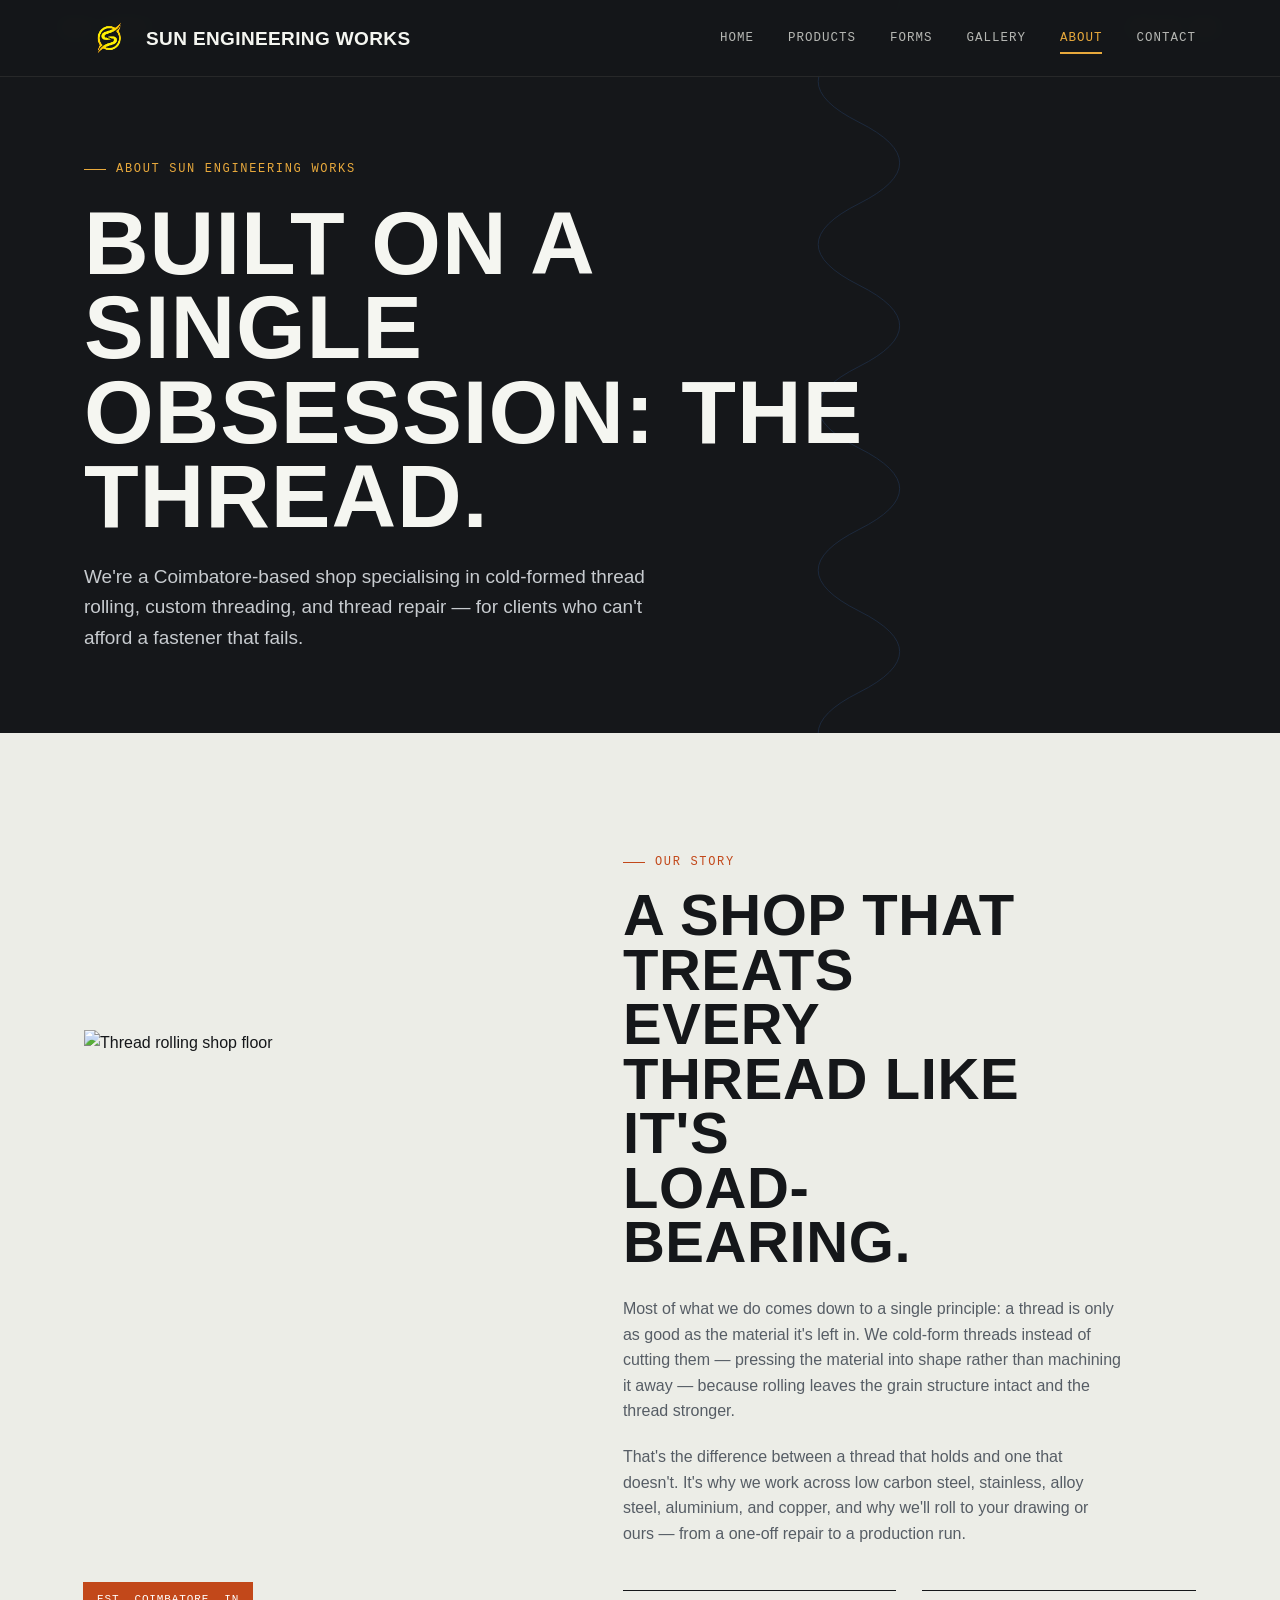
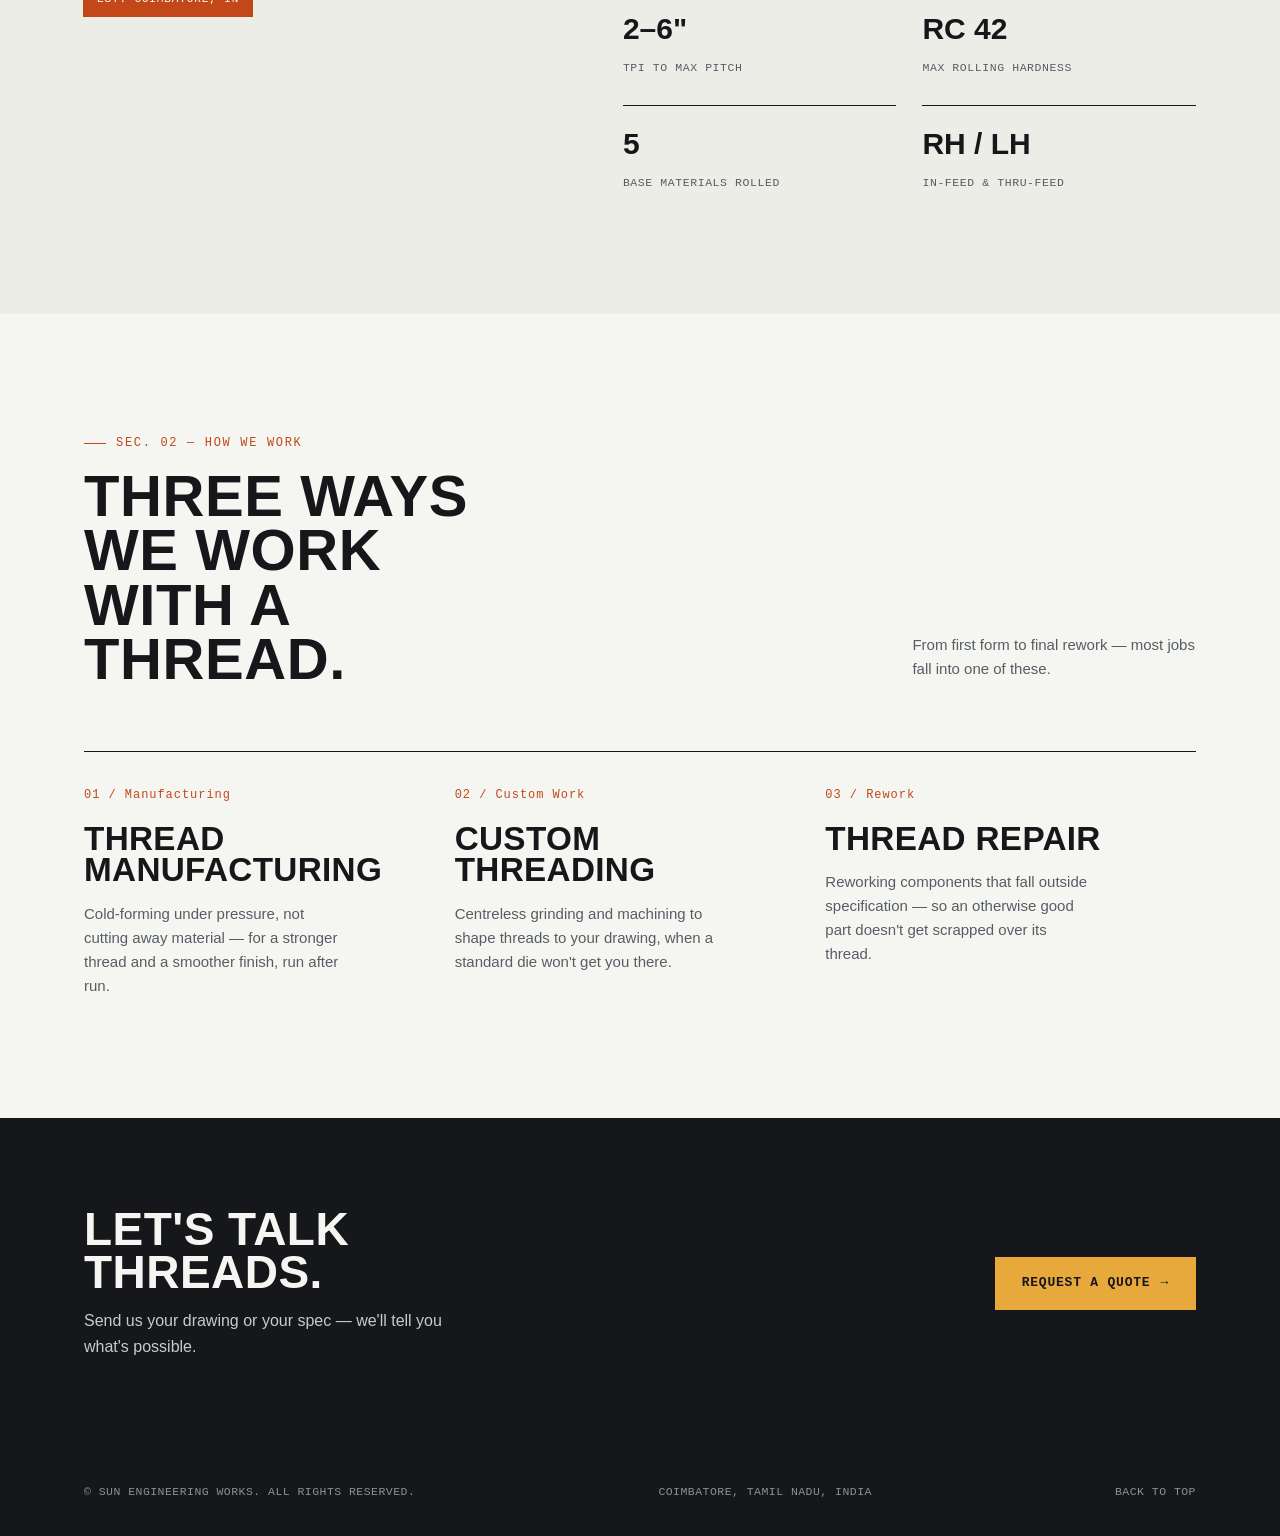
==== commit 21228248: "Update about.html" ====
--- a/about.html
+++ b/about.html
@@ -33,7 +33,7 @@
       <a href="index.html">Home</a>
       <a href="products.html">Products</a>
       <a href="thread-forms.html">Forms</a>
-      <a href="gallery.html>Gallery</a>
+      <a href="gallery.html" >Gallery</a>
       <a href="about.html" class="active">About</a>
       <a href="contact.html">Contact</a>
     </nav>
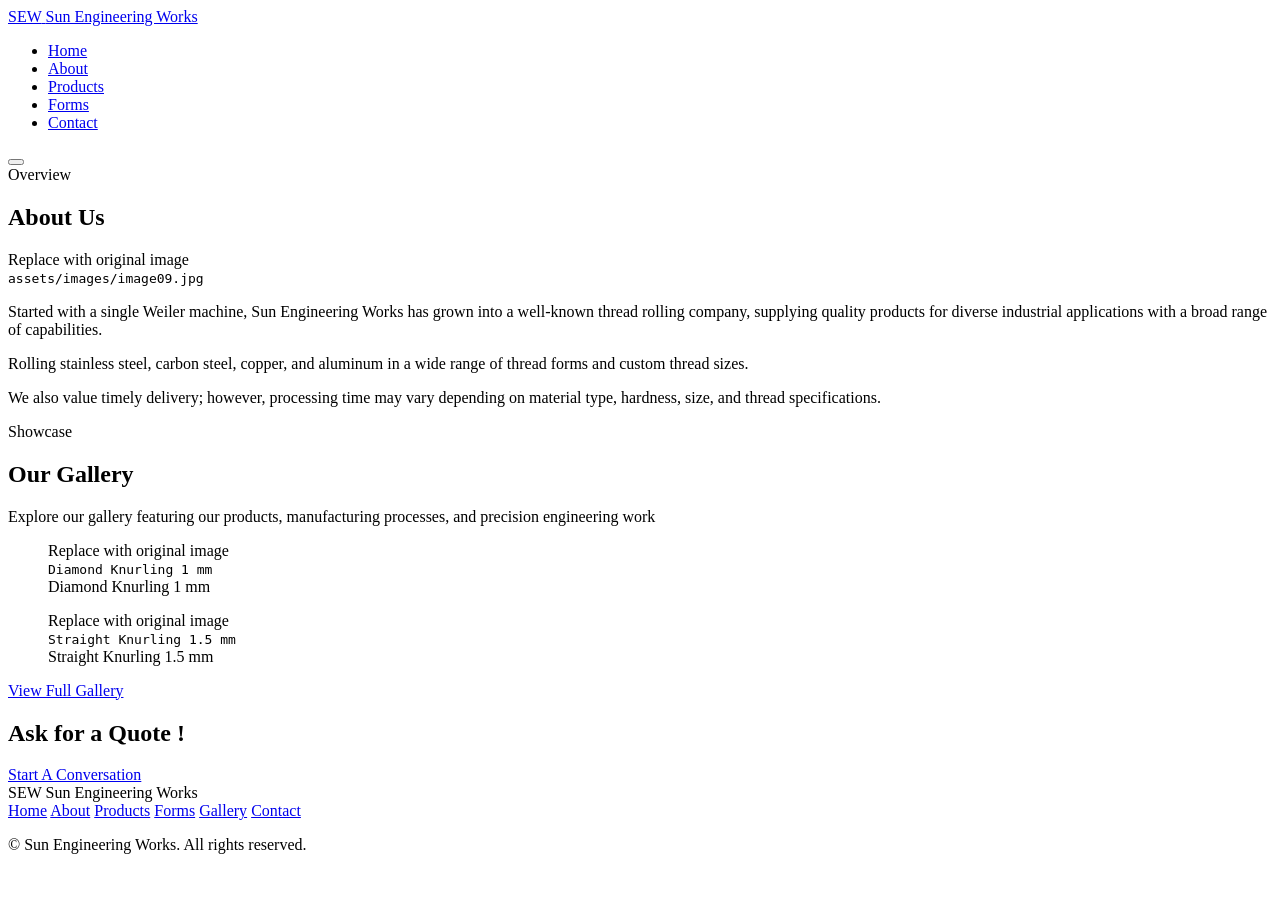
==== commit 7582878a: "Add files via upload" ====
--- a/about.html
+++ b/about.html
@@ -1,138 +1,171 @@
 <!DOCTYPE html>
 <html lang="en">
 <head>
-<meta charset="UTF-8">
-<meta name="viewport" content="width=device-width, initial-scale=1.0">
-<title>About — Sun Engineering Works</title>
-<meta name="description" content="Sun Engineering Works is a Coimbatore-based shop specialising in cold-formed thread rolling, custom threading and thread repair.">
-<link rel="canonical" href="https://sunengineeringworks.com/about.html">
-<link rel="icon" type="image/svg+xml" href="assets/favicon-6UUcYbrd.svg">
-<meta property="og:type" content="website">
-<meta property="og:title" content="About — Sun Engineering Works">
-<meta property="og:description" content="A Coimbatore-based shop specialising in cold-formed thread rolling, custom threading and thread repair.">
-<meta name="theme-color" content="#15171A">
-<link rel="preconnect" href="https://fonts.googleapis.com">
-<link rel="preconnect" href="https://fonts.gstatic.com" crossorigin>
-<link href="https://fonts.googleapis.com/css2?family=Big+Shoulders+Display:wght@400;500;600;700;800;900&family=IBM+Plex+Mono:wght@400;500;600&family=IBM+Plex+Sans:wght@400;500;600;700&display=swap" rel="stylesheet">
-  <script type="module" crossorigin src="assets/main-CY7yaOCl.js"></script>
-  <link rel="stylesheet" crossorigin href="assets/main-B1SbJxLS.css">
+  <meta charset="UTF-8" />
+  <meta name="viewport" content="width=device-width, initial-scale=1.0" />
+  <title>About Us | Sun Engineering Works</title>
+
+  <!-- SEO META TAGS START -->
+  <meta name="description" content="Started with a single Weiler machine, Sun Engineering Works has grown into a well-known thread rolling company supplying quality products for diverse industrial applications." />
+  <meta name="author" content="Sun Engineering Works" />
+  <meta name="robots" content="index, follow" />
+  <!-- SEO META TAGS END -->
+
+  <!-- OPEN GRAPH TAGS START -->
+  <meta property="og:type" content="website" />
+  <meta property="og:title" content="About Us | Sun Engineering Works" />
+  <meta property="og:description" content="A well-known thread rolling company supplying quality products for diverse industrial applications." />
+  <!-- OPEN GRAPH TAGS END -->
+
+  <!-- FONTS START -->
+  <link rel="preconnect" href="https://fonts.googleapis.com" />
+  <link rel="preconnect" href="https://fonts.gstatic.com" crossorigin />
+  <link href="https://fonts.googleapis.com/css2?family=Space+Grotesk:wght@400;500;600;700&family=Inter:wght@300;400;500;600;700&display=swap" rel="stylesheet" />
+  <!-- FONTS END -->
+
+  <!-- STYLESHEETS START -->
+  <link rel="stylesheet" href="css/style.css" />
+  <link rel="stylesheet" href="css/responsive.css" />
+  <!-- STYLESHEETS END -->
 </head>
 <body>
 
-<header>
-  <div class="nav-inner">
-    
-    <!-- Logo -->
-    <a href="index.html" class="logo" aria-label="Sun Engineering Works, home">
-      <img src="assets/logorb.png" alt="Sun Engineering Works Logo" class="logo-mark">
-      <span class="logo-text">SUN ENGINEERING WORKS</span>
-    </a>
+  <!-- PAGE LOADER START -->
+  <div id="loader" class="loader">
+    <div class="loader-bar"></div>
+  </div>
+  <!-- PAGE LOADER END -->
 
-    <!-- Navigation -->
-    <nav class="nav-links" id="navLinks">
-      <a href="index.html">Home</a>
-      <a href="products.html">Products</a>
-      <a href="thread-forms.html">Forms</a>
-      <a href="gallery.html" >Gallery</a>
-      <a href="about.html" class="active">About</a>
-      <a href="contact.html">Contact</a>
+  <!-- HEADER / NAVIGATION START -->
+  <header id="header" class="header">
+    <nav class="nav container">
+      <!-- LOGO START -->
+      <a href="index.html" class="logo" aria-label="Sun Engineering Works home">
+        <span class="logo-mark">SEW</span>
+        <span class="logo-text">Sun Engineering Works</span>
+      </a>
+      <!-- LOGO END -->
+
+      <!-- NAV LINKS START -->
+      <ul class="nav-links" id="navLinks">
+        <li><a href="index.html" class="nav-link">Home</a></li>
+        <li><a href="about.html" class="nav-link active">About</a></li>
+        <li><a href="products.html" class="nav-link">Products</a></li>
+        <li><a href="forms.html" class="nav-link">Forms</a></li>
+        <li><a href="contact.html" class="nav-link">Contact</a></li>
+      </ul>
+      <!-- NAV LINKS END -->
+
+      <!-- MOBILE MENU TOGGLE START -->
+      <button class="menu-toggle" id="menuToggle" aria-label="Toggle menu" aria-expanded="false">
+        <span></span><span></span><span></span>
+      </button>
+      <!-- MOBILE MENU TOGGLE END -->
     </nav>
+  </header>
+  <!-- HEADER / NAVIGATION END -->
 
-    <!-- Hamburger -->
-    <button class="hamburger" id="hamburger" aria-label="Toggle menu" aria-expanded="false">
-      <span></span>
-      <span></span>
-      <span></span>
-    </button>
+  <!-- MAIN CONTENT START -->
+  <main>
 
-  </div>
-</header>
+    <!-- PAGE HEADER START -->
+    <section class="page-header">
+      <div class="container">
+        <span class="section-tag reveal">Overview</span>
+        <h1 class="page-title reveal">About Us</h1>
+      </div>
+    </section>
+    <!-- PAGE HEADER END -->
 
-<section class="page-banner blueprint-frame on-dark-frame">
-  <span class="corner-mark tl">SEW&nbsp;/&nbsp;ABOUT</span>
-  <span class="corner-mark tr">DWG&nbsp;NO.&nbsp;005</span>
-  <div class="banner-helix" aria-hidden="true">
-    <svg viewBox="0 0 500 900" xmlns="http://www.w3.org/2000/svg">
-      <g class="helix-path" stroke="#2B4C7E" stroke-width="1.2" fill="none" opacity="0.9">
-        <path d="M40 -50 Q 140 0 40 50 Q -60 100 40 150 Q 140 200 40 250 Q -60 300 40 350 Q 140 400 40 450 Q -60 500 40 550 Q 140 600 40 650 Q -60 700 40 750 Q 140 800 40 850 Q -60 900 40 950"/>
-      </g>
-    </svg>
-  </div>
-  <div class="wrap">
-    <div class="eyebrow on-dark">About Sun Engineering Works</div>
-    <h1>Built on a single<br>obsession: the thread.</h1>
-    <p>We're a Coimbatore-based shop specialising in cold-formed thread rolling, custom threading, and thread repair — for clients who can't afford a fastener that fails.</p>
-  </div>
-</section>
+    <!-- ABOUT SECTION START -->
+    <section id="about" class="section about">
+      <div class="container about-grid">
+        <div class="about-image reveal">
+          <!-- Replace with original image: assets/images/image09.jpg -->
+          <div class="img-placeholder" role="img" aria-label="About us image placeholder">
+            <span>Replace with original image<br /><code>assets/images/image09.jpg</code></span>
+          </div>
+        </div>
+        <div class="about-text reveal">
+          <p>Started with a single Weiler machine, Sun Engineering Works has grown into a well-known thread rolling company, supplying quality products for diverse industrial applications with a broad range of capabilities.</p>
+          <p>Rolling stainless steel, carbon steel, copper, and aluminum in a wide range of thread forms and custom thread sizes.</p>
+          <p>We also value timely delivery; however, processing time may vary depending on material type, hardness, size, and thread specifications.</p>
+        </div>
+      </div>
+    </section>
+    <!-- ABOUT SECTION END -->
 
-<section id="about" class="sec">
-  <div class="wrap about-grid">
-    <div class="about-media reveal">
-      <img src="https://sunengineeringworks.com/assets/images/image06.jpg?v=ebc0b29c" alt="Thread rolling shop floor">
-      <div class="frame-tag">EST. COIMBATORE, IN</div>
+    <!-- GALLERY SECTION START -->
+    <section id="gallery" class="section gallery alt">
+      <div class="container">
+        <div class="section-head center reveal">
+          <span class="section-tag">Showcase</span>
+          <h2 class="section-title">Our Gallery</h2>
+          <p class="section-intro">Explore our gallery featuring our products, manufacturing processes, and precision engineering work</p>
+        </div>
+        <div class="gallery-grid">
+          <!-- GALLERY ITEM 1 START -->
+          <figure class="gallery-item reveal">
+            <!-- Replace with original image: Diamond Knurling 1 mm -->
+            <div class="img-placeholder" role="img" aria-label="Diamond Knurling 1 mm placeholder">
+              <span>Replace with original image<br /><code>Diamond Knurling 1 mm</code></span>
+            </div>
+            <figcaption>Diamond Knurling 1 mm</figcaption>
+          </figure>
+          <!-- GALLERY ITEM 1 END -->
+          <!-- GALLERY ITEM 2 START -->
+          <figure class="gallery-item reveal">
+            <!-- Replace with original image: Straight Knurling 1.5 mm -->
+            <div class="img-placeholder" role="img" aria-label="Straight Knurling 1.5 mm placeholder">
+              <span>Replace with original image<br /><code>Straight Knurling 1.5 mm</code></span>
+            </div>
+            <figcaption>Straight Knurling 1.5 mm</figcaption>
+          </figure>
+          <!-- GALLERY ITEM 2 END -->
+        </div>
+        <!-- GALLERY NAV BUTTON START -->
+        <div class="section-head center reveal" style="margin-top: var(--space-4);">
+          <a href="gallery.html" class="btn btn-primary">View Full Gallery</a>
+        </div>
+        <!-- GALLERY NAV BUTTON END -->
+      </div>
+    </section>
+    <!-- GALLERY SECTION END -->
+
+    <!-- CTA BANNER START -->
+    <section class="cta-banner">
+      <div class="container cta-content reveal">
+        <h2 class="cta-title">Ask for a Quote !</h2>
+        <a href="contact.html" class="btn btn-light">Start A Conversation</a>
+      </div>
+    </section>
+    <!-- CTA BANNER END -->
+
+  </main>
+  <!-- MAIN CONTENT END -->
+
+  <!-- FOOTER START -->
+  <footer class="footer">
+    <div class="container footer-inner">
+      <div class="footer-brand">
+        <span class="logo-mark">SEW</span>
+        <span class="footer-name">Sun Engineering Works</span>
+      </div>
+      <nav class="footer-nav" aria-label="Footer navigation">
+        <a href="index.html">Home</a>
+        <a href="about.html">About</a>
+        <a href="products.html">Products</a>
+        <a href="forms.html">Forms</a>
+        <a href="gallery.html">Gallery</a>
+        <a href="contact.html">Contact</a>
+      </nav>
+      <p class="footer-copy">&copy; Sun Engineering Works. All rights reserved.</p>
     </div>
-    <div class="about-copy reveal">
-      <div class="eyebrow">Our Story</div>
-      <h2 class="sec-title" style="margin-top:16px;">A shop that treats<br>every thread like it's<br>load-bearing.</h2>
-      <p>Most of what we do comes down to a single principle: a thread is only as good as the material it's left in. We cold-form threads instead of cutting them — pressing the material into shape rather than machining it away — because rolling leaves the grain structure intact and the thread stronger.</p>
-      <p>That's the difference between a thread that holds and one that doesn't. It's why we work across low carbon steel, stainless, alloy steel, aluminium, and copper, and why we'll roll to your drawing or ours — from a one-off repair to a production run.</p>
+  </footer>
+  <!-- FOOTER END -->
 
-      <div class="about-facts">
-        <div class="about-fact"><b>2–6"</b><span>TPI to max pitch</span></div>
-        <div class="about-fact"><b>RC 42</b><span>Max rolling hardness</span></div>
-        <div class="about-fact"><b>5</b><span>Base materials rolled</span></div>
-        <div class="about-fact"><b>RH / LH</b><span>In-feed &amp; thru-feed</span></div>
-      </div>
-    </div>
-  </div>
-</section>
-
-<section id="capabilities" class="sec" style="background:var(--plate-50);">
-  <div class="wrap">
-    <div class="sec-head reveal">
-      <div>
-        <div class="eyebrow">Sec. 02 — How We Work</div>
-        <h2 class="sec-title" style="margin-top:16px;">Three ways we work with a thread.</h2>
-      </div>
-      <p class="sec-note">From first form to final rework — most jobs fall into one of these.</p>
-    </div>
-    <div class="cap-grid">
-      <div class="cap-card reveal">
-        <div class="cap-num">01 / Manufacturing</div>
-        <h3 class="cap-title">Thread Manufacturing</h3>
-        <p class="cap-desc">Cold-forming under pressure, not cutting away material — for a stronger thread and a smoother finish, run after run.</p>
-      </div>
-      <div class="cap-card reveal">
-        <div class="cap-num">02 / Custom Work</div>
-        <h3 class="cap-title">Custom Threading</h3>
-        <p class="cap-desc">Centreless grinding and machining to shape threads to your drawing, when a standard die won't get you there.</p>
-      </div>
-      <div class="cap-card reveal">
-        <div class="cap-num">03 / Rework</div>
-        <h3 class="cap-title">Thread Repair</h3>
-        <p class="cap-desc">Reworking components that fall outside specification — so an otherwise good part doesn't get scrapped over its thread.</p>
-      </div>
-    </div>
-  </div>
-</section>
-
-<section class="cta-strip">
-  <div class="wrap cta-inner">
-    <div>
-      <h3>Let's talk threads.</h3>
-      <p>Send us your drawing or your spec — we'll tell you what's possible.</p>
-    </div>
-    <a href="contact.html" class="btn btn-primary">Request a quote <span class="btn-arrow">→</span></a>
-  </div>
-</section>
-
-<footer>
-  <div class="wrap foot-inner">
-    <span>© Sun Engineering Works. All rights reserved.</span>
-    <span>Coimbatore, Tamil Nadu, India</span>
-    <span><a href="index.html">Back to top</a></span>
-  </div>
-</footer>
-
+  <!-- SCRIPTS START -->
+  <script src="js/main.js"></script>
+  <!-- SCRIPTS END -->
 </body>
 </html>
